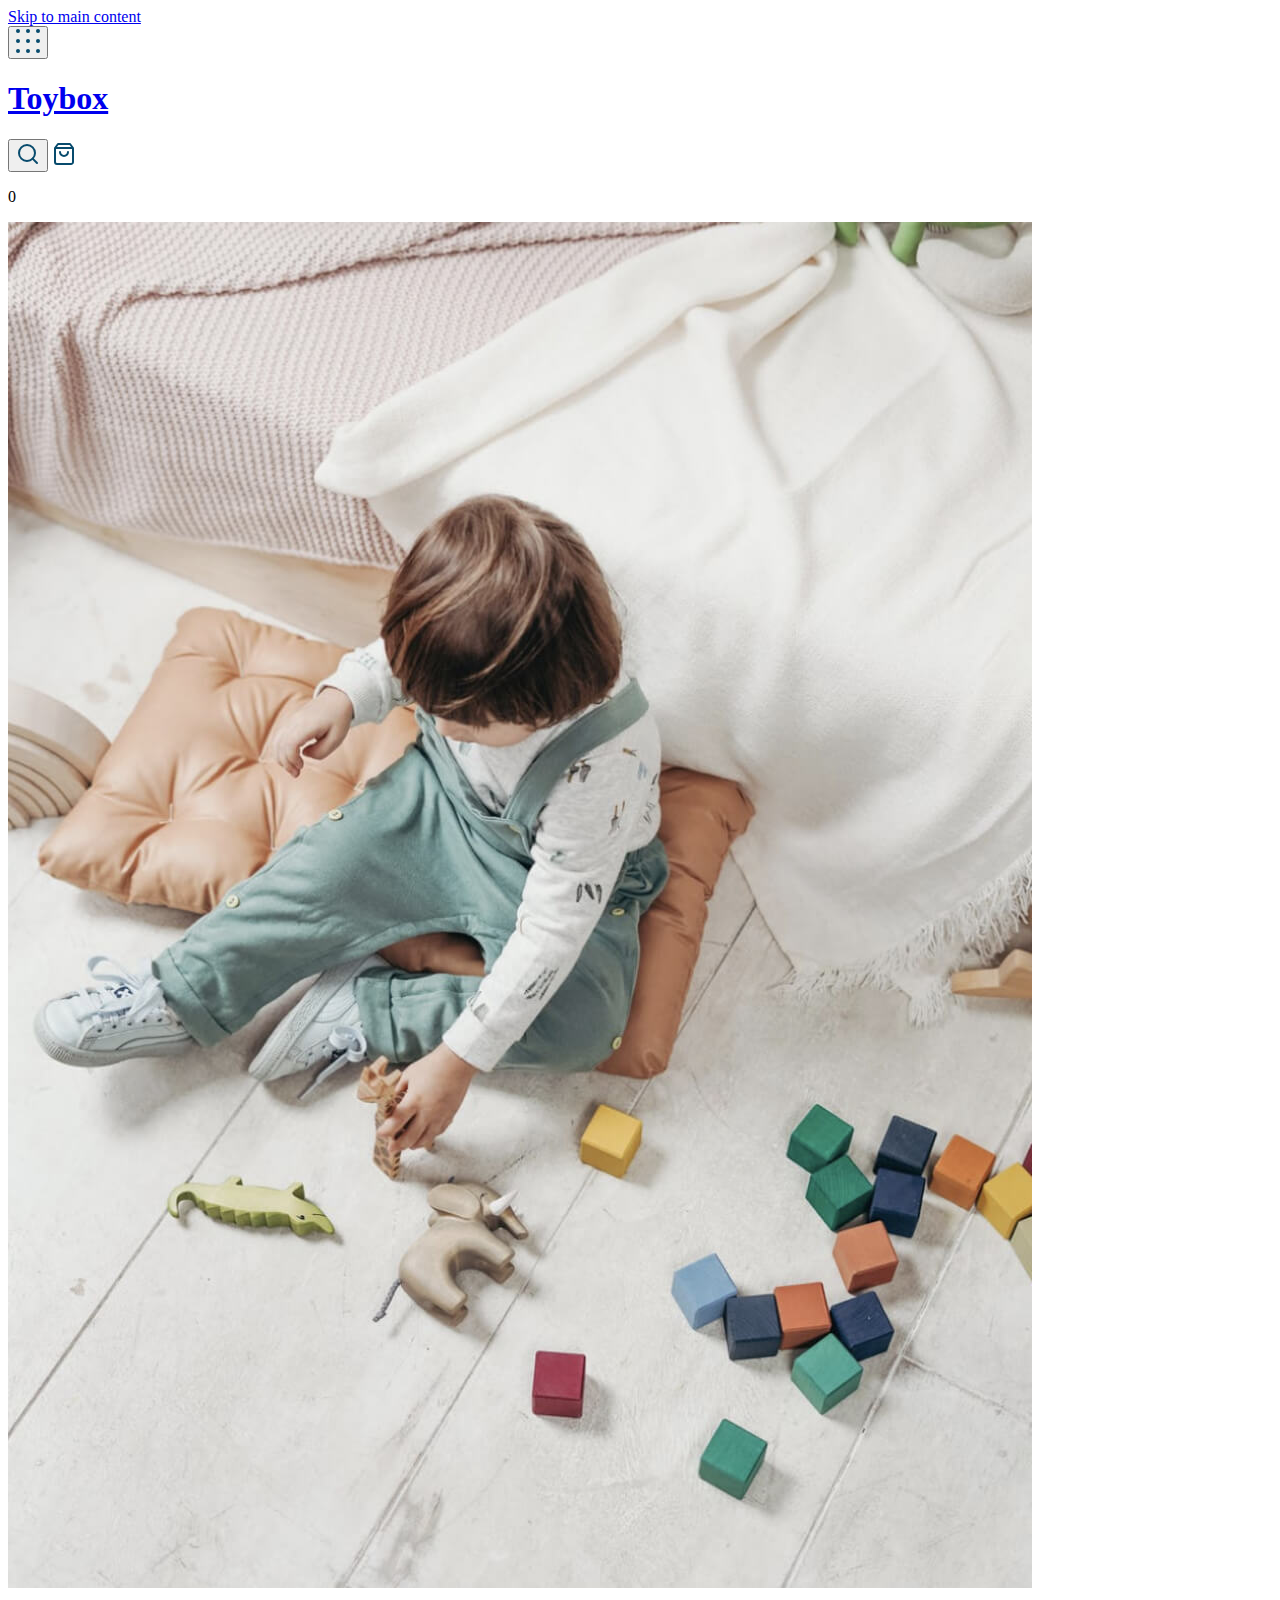
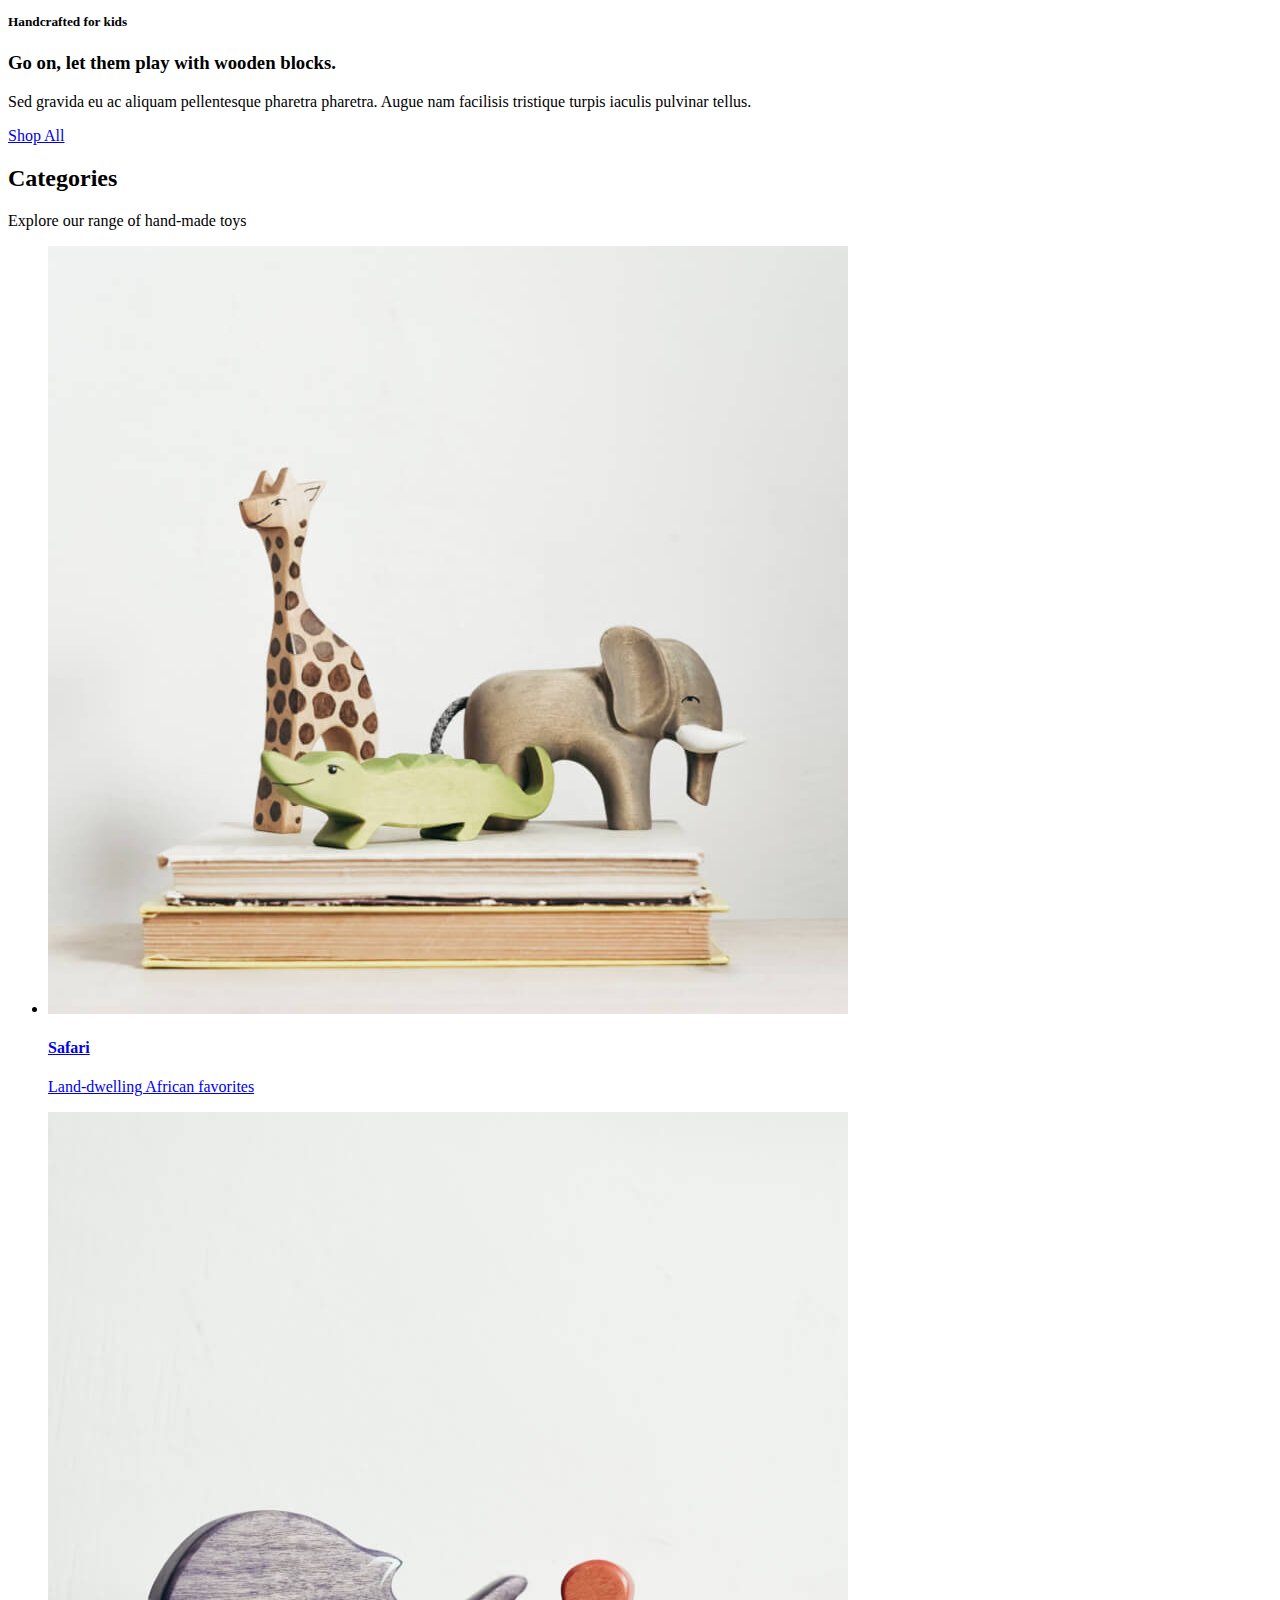
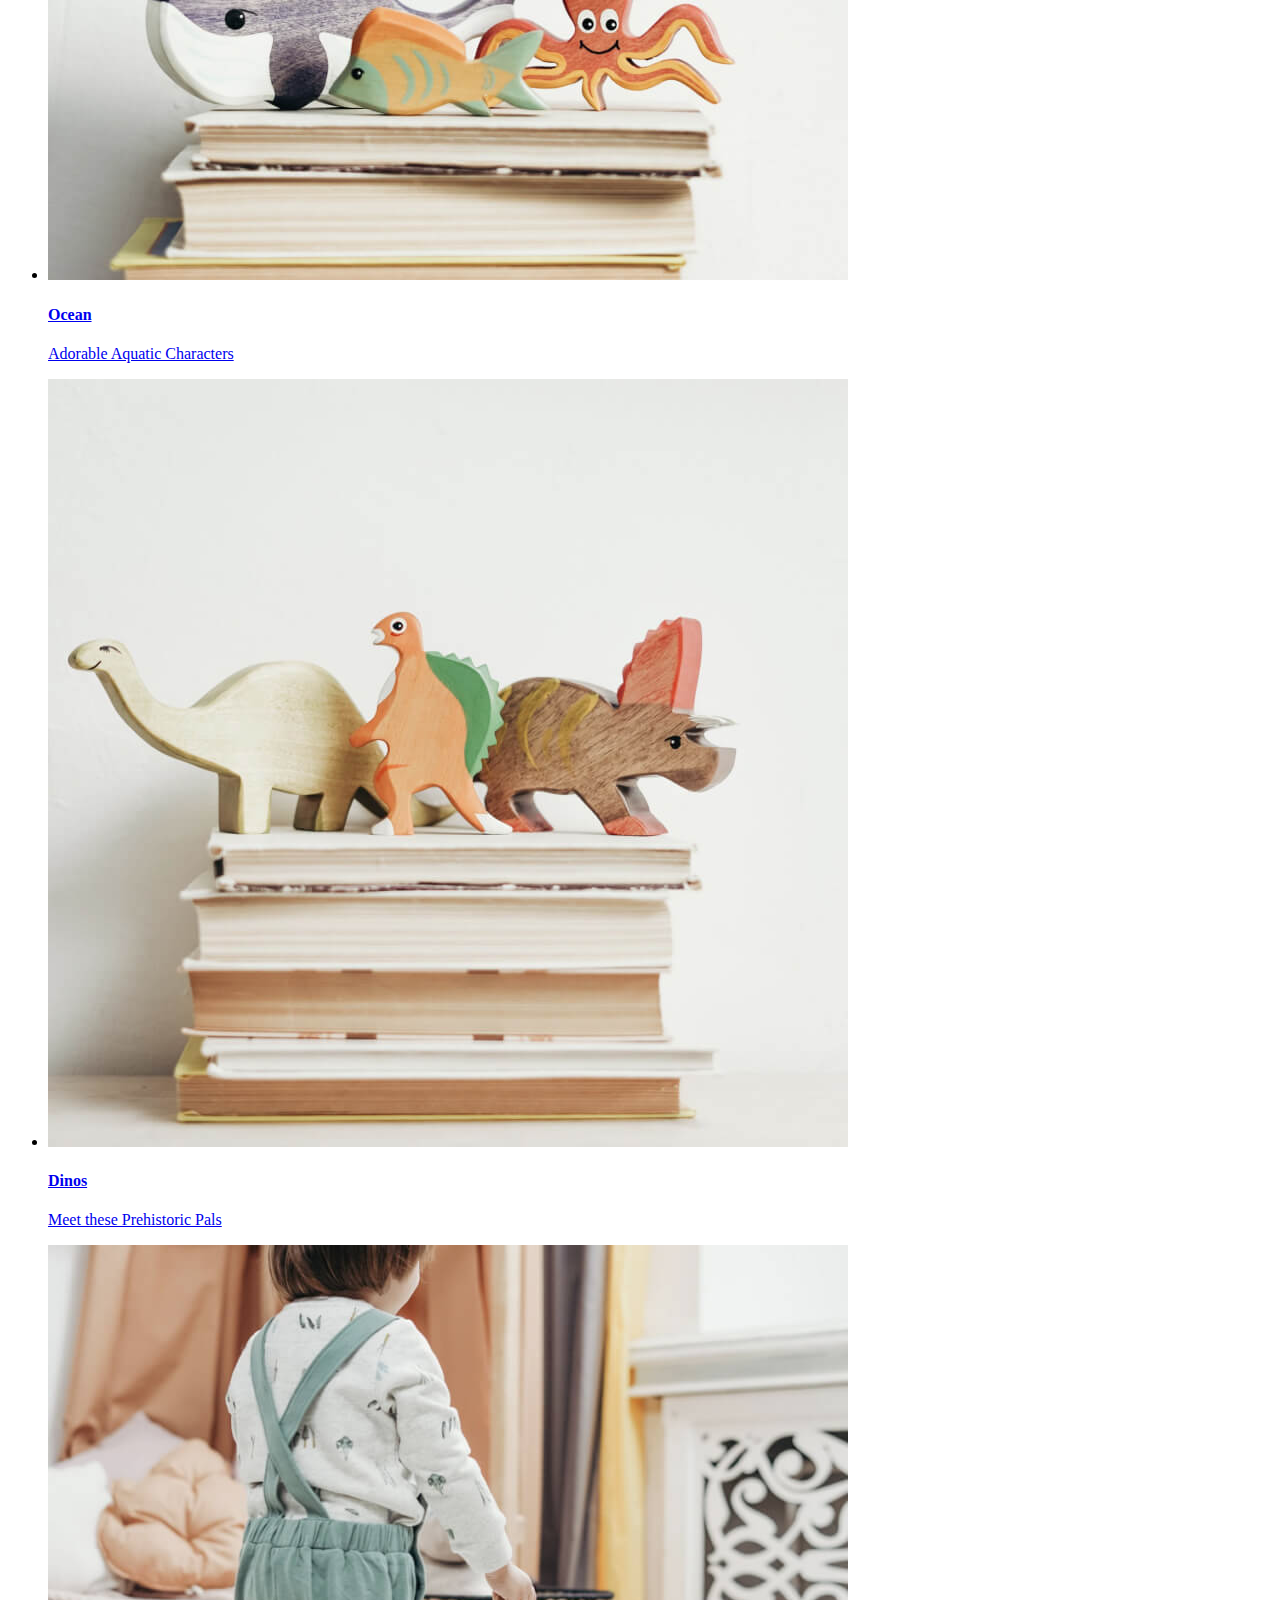
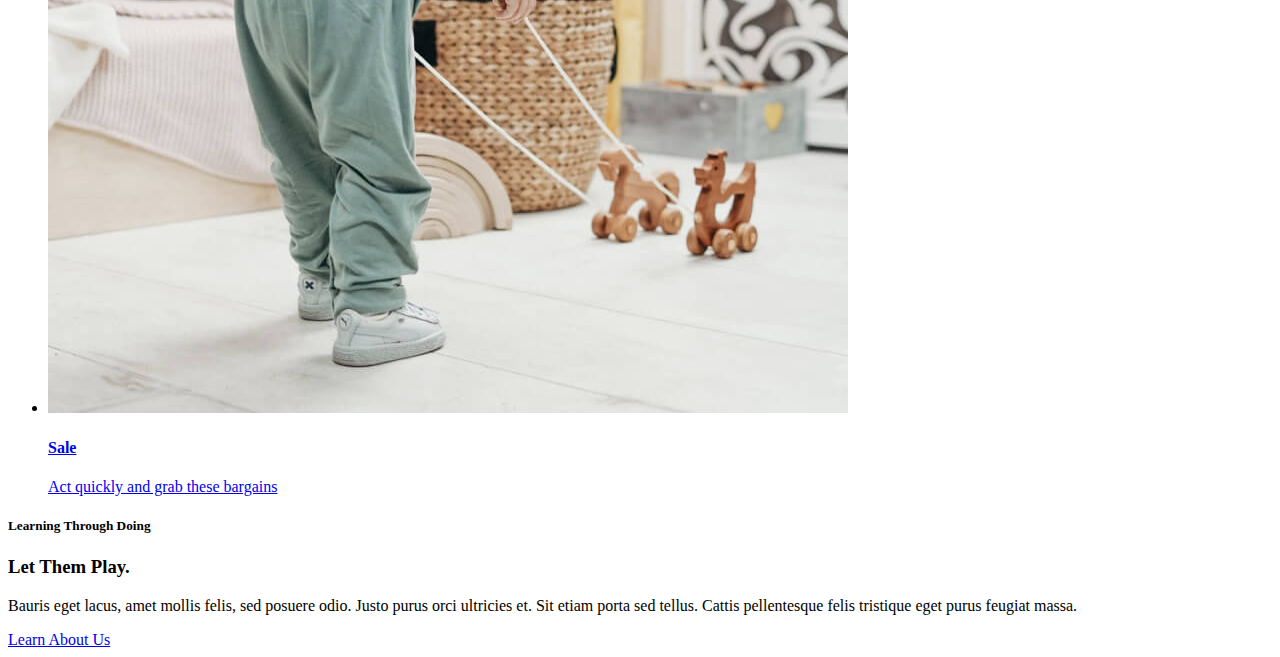
==== index.html @ 9892dda0 "finished the play section" ====
<!DOCTYPE html>
<html lang="en">
<head>
	<meta charset="UTF-8">
	<meta http-equiv="X-UA-Compatible" content="IE=edge">
	<meta name="viewport" content="width=device-width, initial-scale=1.0">
	<title>STARTER - Toybox Homepage</title>
	<link rel="stylesheet" href="./styles/styles.css">
</head>
<body>
	<!-- Out SkipLink -->
	<a href="#mainContent" class="skipLink">Skip to main content</a>

    <!-- Our Nav! -->
	<nav>
		<!-- A wrapper to contain our content -->
		<div class="wrapper">
			<!-- Navigation Menu Button -->
			<button class="menuIcon">
				<img src="./assets/menu-button.svg" alt="Button to open our navigation" class="menuIcon">
			</button>

			<!-- Home Button/Logo -->
			<a href="./index.html" class="logo">
				<h1>Toybox</h1>
			</a>

			<!-- Search/Cart/Counter Area -->
			<div class="searchCart">
				<!-- Search -->
				<button class="menuIcon">
					<img src="./assets/search.svg" alt="Search Icon" class="searchIcon">
				</button>

				<!-- Bag/Cart -->
				<a href="#" class="bag">
					<img src="./assets/shop-bag.svg" alt="Shopping bag icon" class="bagIcon">
				</a>

				<!-- Counter -->
				<div class="counter">
					<p>0</p>
				</div><!-- .counter END -->
			</div><!-- .searchCart END -->
		</div><!-- .wrapper END -->

		<!-- WE STILL NEED TO ADD THE CONTENT FOR OUR SLIDE OUT NAV -->

	</nav>

	<!-- OUt Header!!! -->
	<header>
		<div class="wrapper headerImgContainer">
			<img src="./assets/header-image.jpg" alt="A toddler playing with wooden blocks">
		</div>
		<div class="wrapper" headerContent>
			<h5>Handcrafted for kids</h5>
			<h3>Go on, let them play with wooden blocks.</h3>
			<p>Sed gravida eu ac aliquam pellentesque pharetra pharetra. Augue nam facilisis tristique turpis iaculis pulvinar tellus.</p>
			<a href="#">Shop All</a>
		</div>
	</header>

	<!-- Out Main COntent Area!!! -->
	<main id="mainContent">
		<!-- Categories Section -->
		<section class="categories" id="categories">
			<div class="wrapper">
				<h2>Categories</h2>
				<p>Explore our range of hand-made toys</p>

				<!-- Our Gallery -->
				<!-- ul.categoryGallery>li.items.item$*4>a>img+h4+p -->
				<ul class="categoryGallery">
					<li class="items item1">
						<a href="#">
							<img src="./assets/safari-trio.jpg" alt="Hand carved safari animal toys">
							<h4>Safari</h4>
							<p>Land-dwelling African favorites</p>
						</a>
					</li>

					<li class="items item2">
						<a href="#">
							<img src="./assets/ocean-trio.jpg" alt="A collection of ocean-themed animal toys">
							<h4>Ocean</h4>
							<p>Adorable Aquatic Characters</p>
						</a>
					</li>

					<li class="items item3">
						<a href="#">
							<img src="./assets/dino-trio.jpg" alt="Hand-carved dinosaur toys for kids">
							<h4>Dinos</h4>
							<p>Meet these Prehistoric Pals</p>
						</a>
					</li>

					<li class="items item4">
						<a href="#">
							<img src="./assets/sale.jpg" alt="A toddler pulling two wooden animals on wheels">
							<h4>Sale</h4>
							<p>Act quickly and grab these bargains</p>
						</a>
					</li>
					
				</ul>
				
			</div>
		</section>

		<!-- Let Them Play Section -->
		<section class="play" id="play">
			<div class="wrapper playContainer">
				<h5>Learning Through Doing</h5>
				<h3>Let Them Play.</h3>
				<p>Bauris eget lacus, amet mollis felis, sed posuere odio. Justo purus orci ultricies et. Sit etiam porta sed tellus.
				Cattis pellentesque felis tristique eget purus feugiat massa.</p>
				<a href="#" class="solid">Learn About Us</a>
			</div>
		</section>
	</main>

</body>
</html>
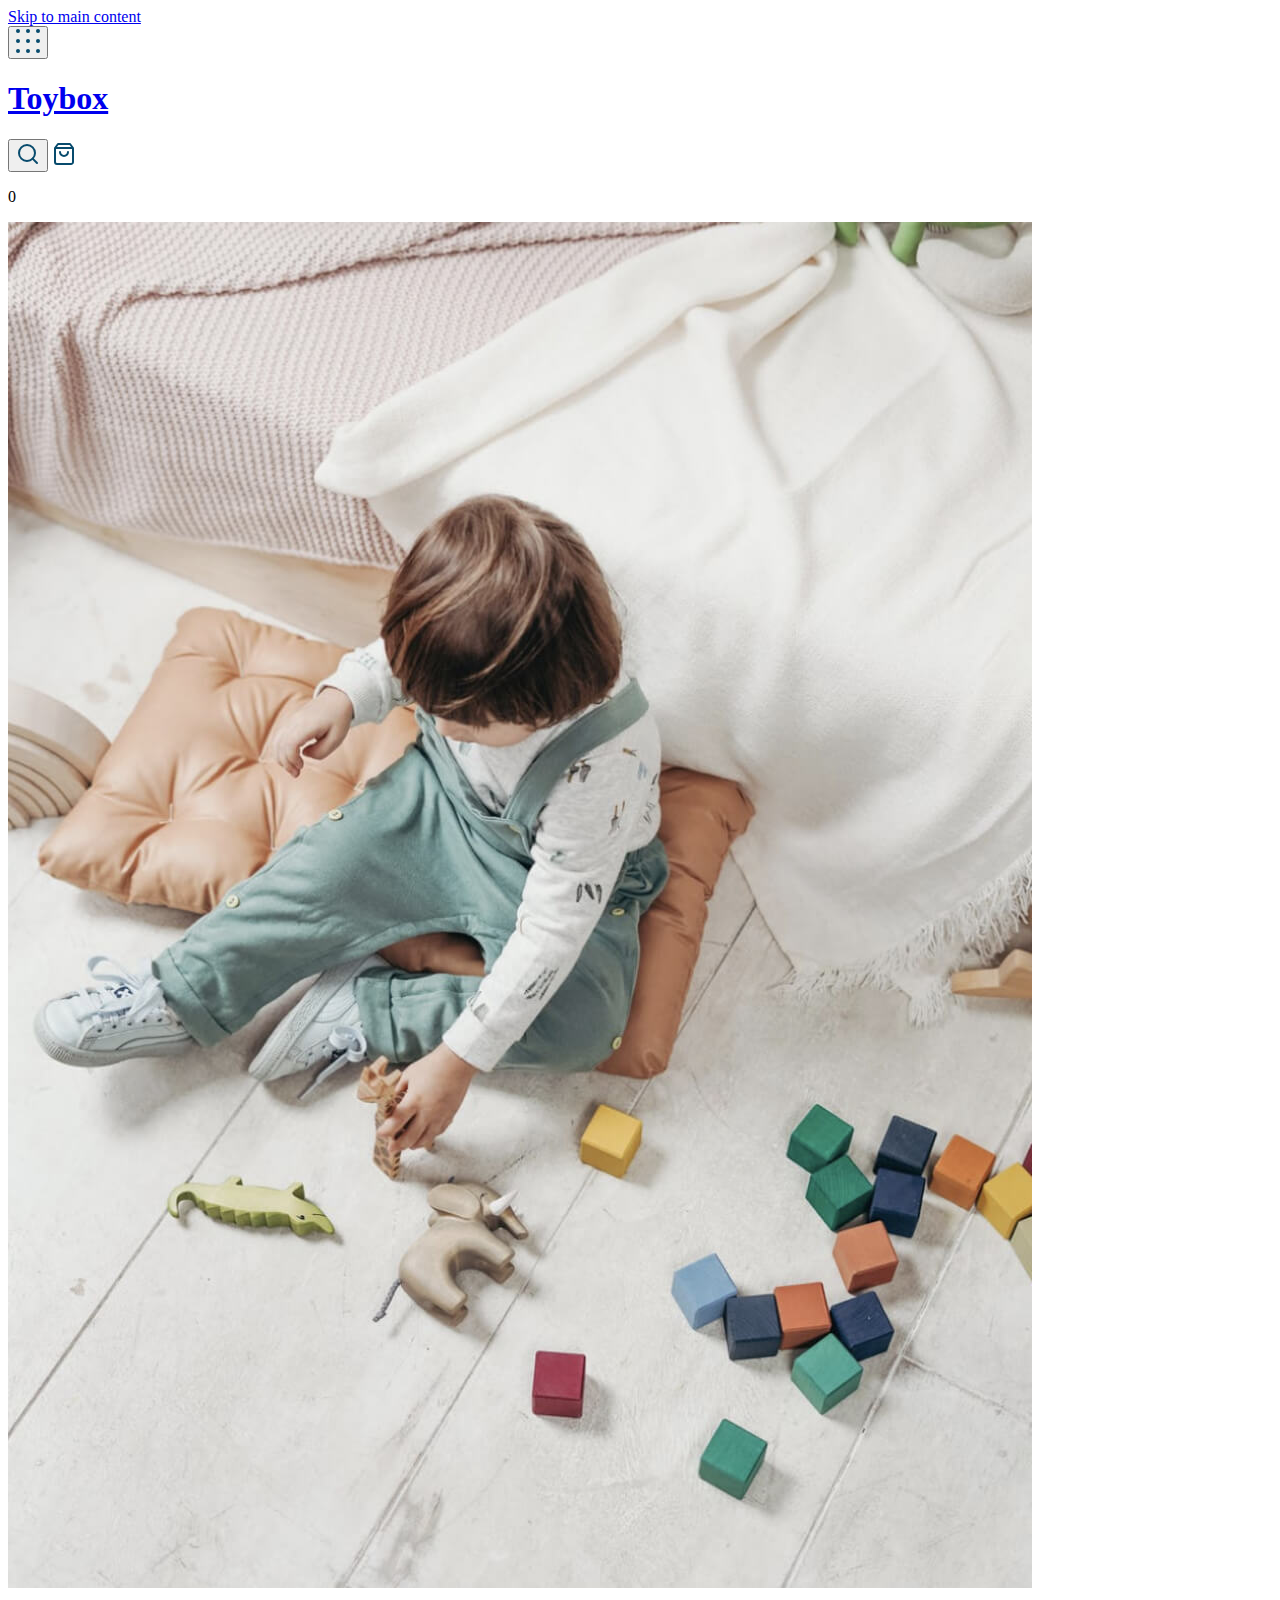
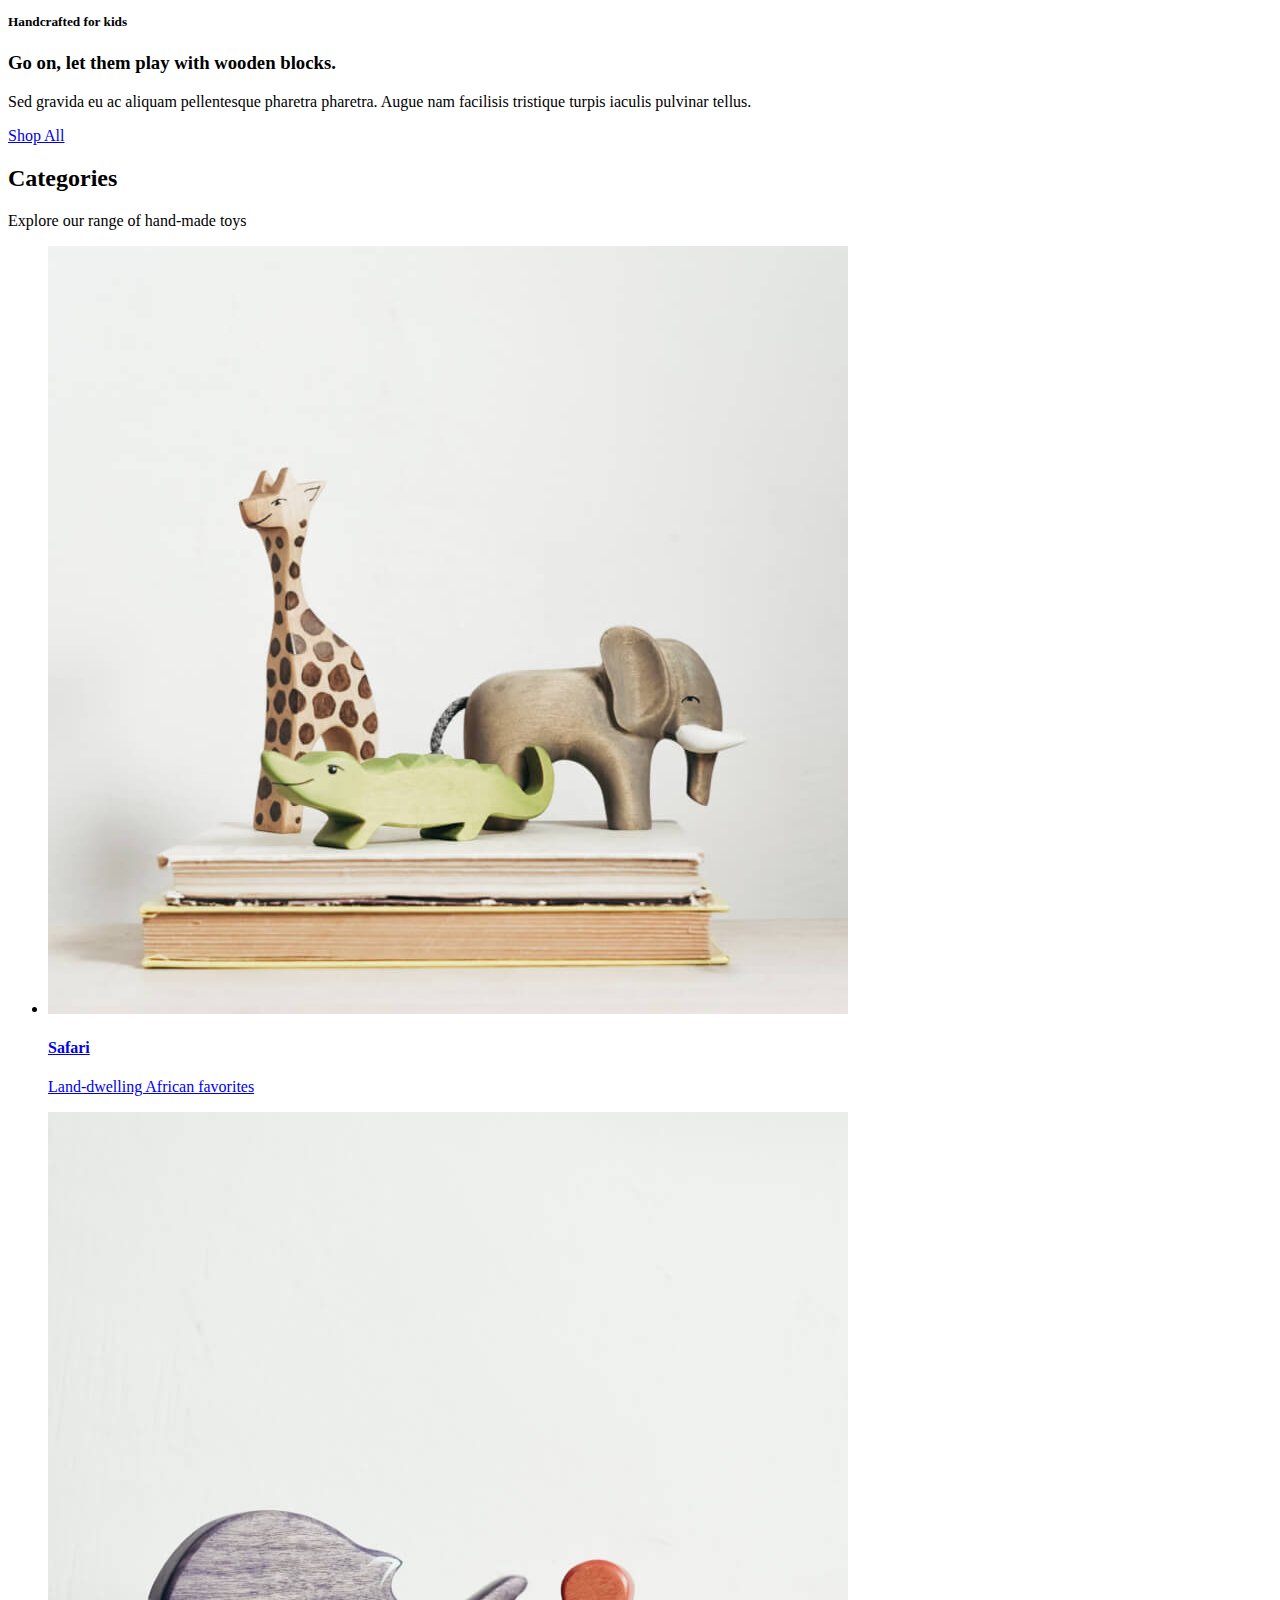
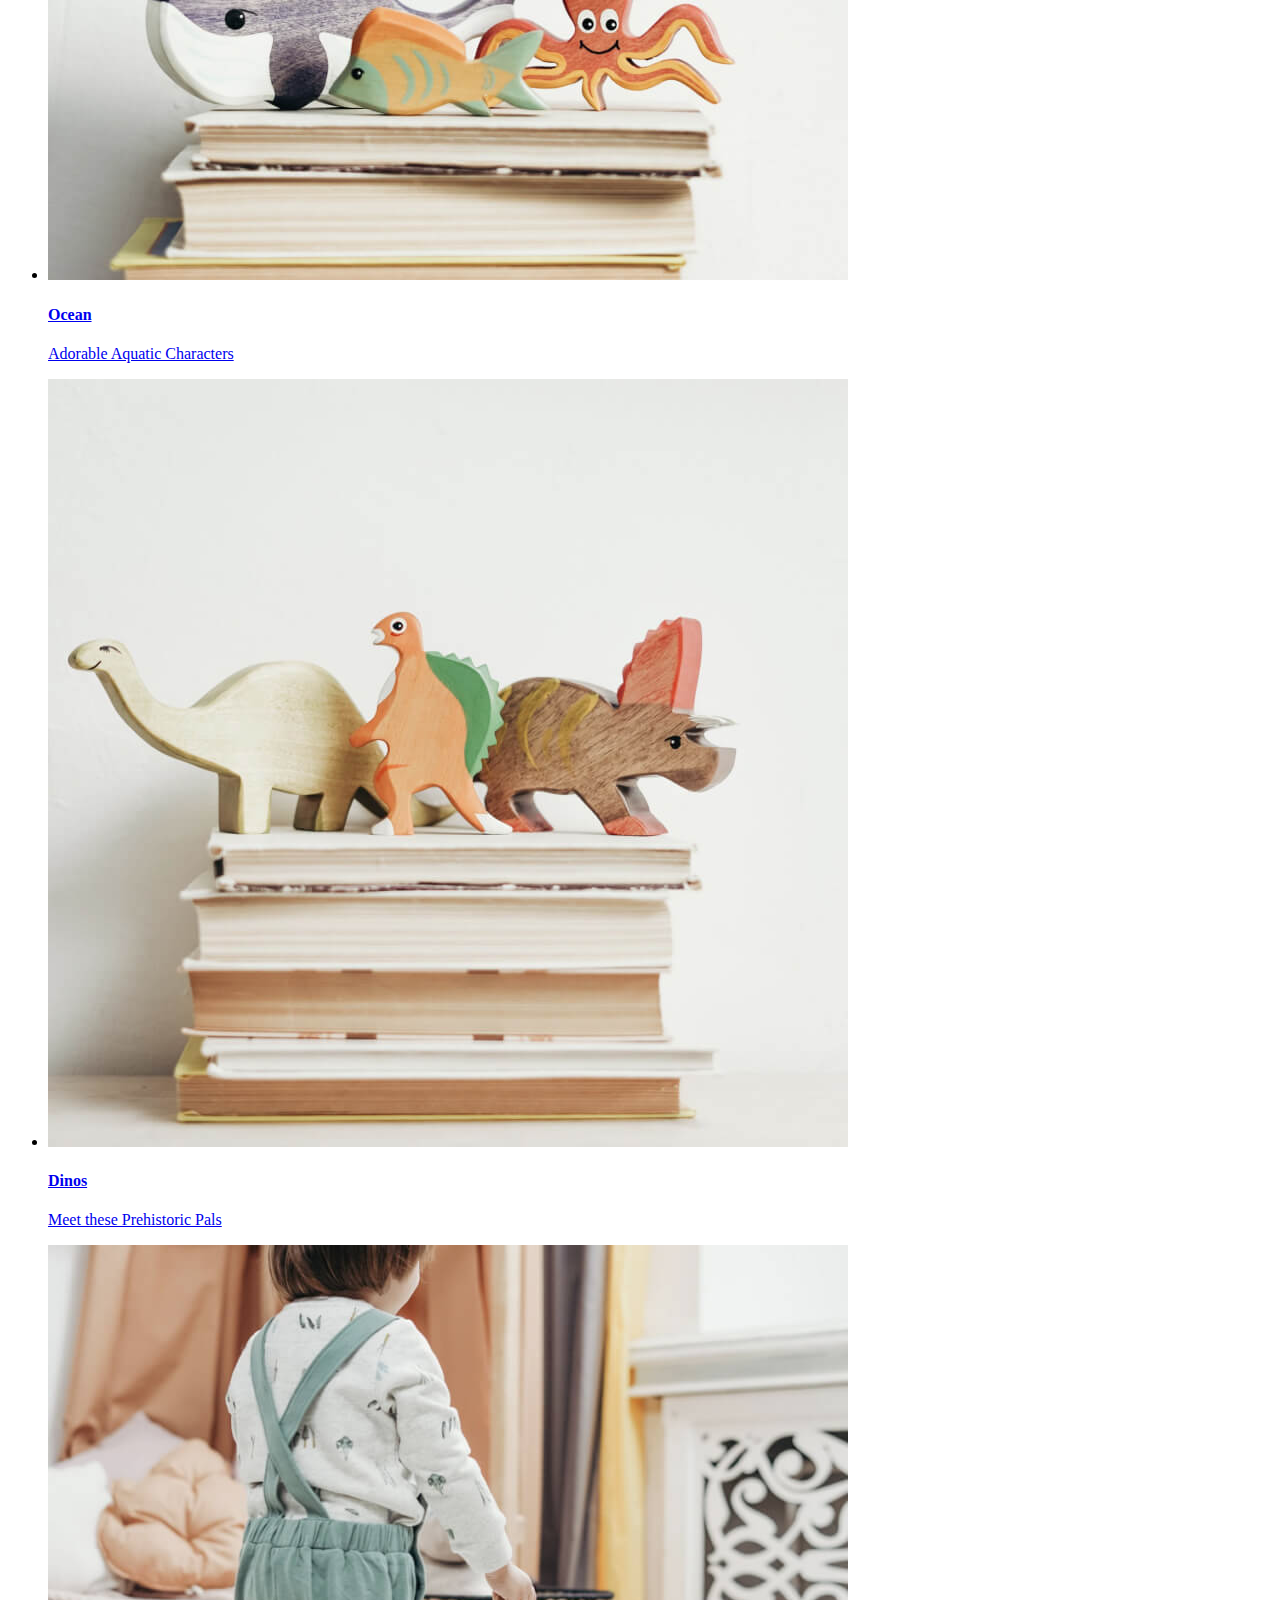
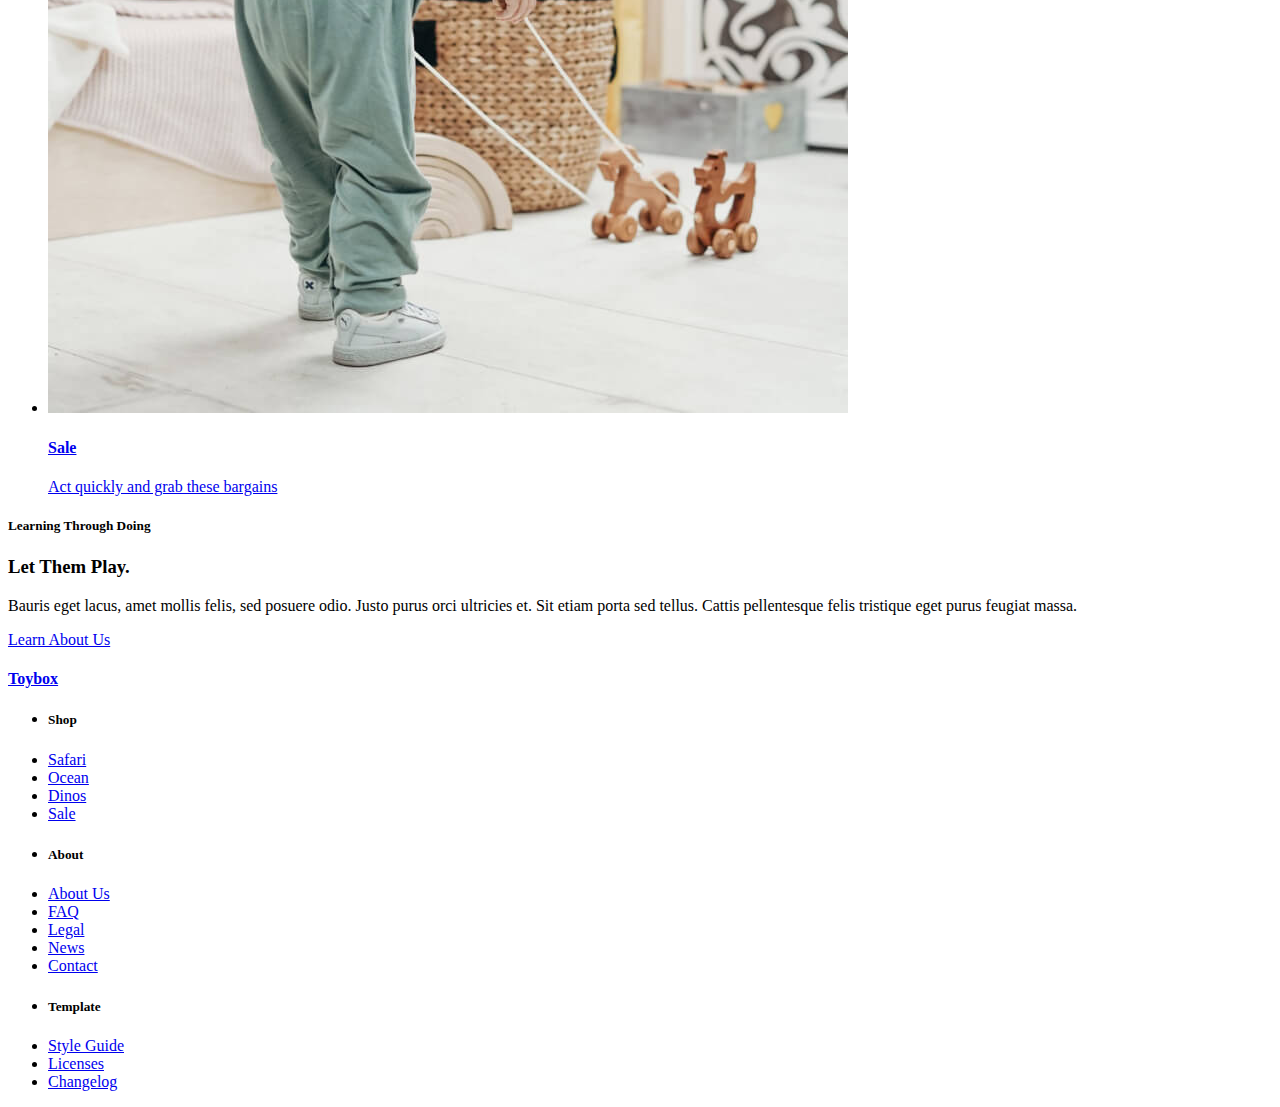
==== commit 8c0fc2d0: "finished footer section" ====
--- a/index.html
+++ b/index.html
@@ -121,5 +121,76 @@
 		</section>
 	</main>
 
+	<!-- Footer Section -->
+	<footer class="footer" id="footer">
+		<div class="wrapper">
+			<div class="footerFlex">
+				<!-- Flex Item 1 - LOGO -->
+				<a href="./index.html" class="logo">
+					<h4>Toybox</h4>
+				</a>
+
+				<!-- Flex Item 2 - Footer Menu -->
+				<nav class="footerNav">
+					<!-- List 1 - SHOP -->
+					<ul class="footerShop">
+						<li>
+							<h5>Shop</h5>
+						</li>
+						<li>
+							<a href="#">Safari</a>
+						</li>
+						<li>
+							<a href="#">Ocean</a>
+						</li>
+						<li>
+							<a href="#">Dinos</a>
+						</li>
+						<li>
+							<a href="#">Sale</a>
+						</li>
+					</ul>
+					<!-- List 2 - ABOUT -->
+					<ul class="footerAbout">
+						<li>
+							<h5>About</h5>
+						</li>
+						<li>
+							<a href="#">About Us</a>
+						</li>
+						<li>
+							<a href="#">FAQ</a>
+						</li>
+						<li>
+							<a href="#">Legal</a>
+						</li>
+						<li>
+							<a href="#">News</a>
+						</li>
+						<li>
+							<a href="./contact.html">Contact</a>
+						</li>
+					</ul>
+					<!-- List 3 - TEMPLATE -->
+					<ul class="footerTemp">
+						<li>
+							<h5>Template</h5>
+						</li>
+						<li>
+							<a href="#">Style Guide</a>
+						</li>
+						<li>
+							<a href="#">Licenses</a>
+						</li>
+						<li>
+							<a href="#">Changelog</a>
+						</li>
+					</ul>
+				</nav>
+
+				
+			</div>
+		</div>
+	</footer>
 </body>
 </html>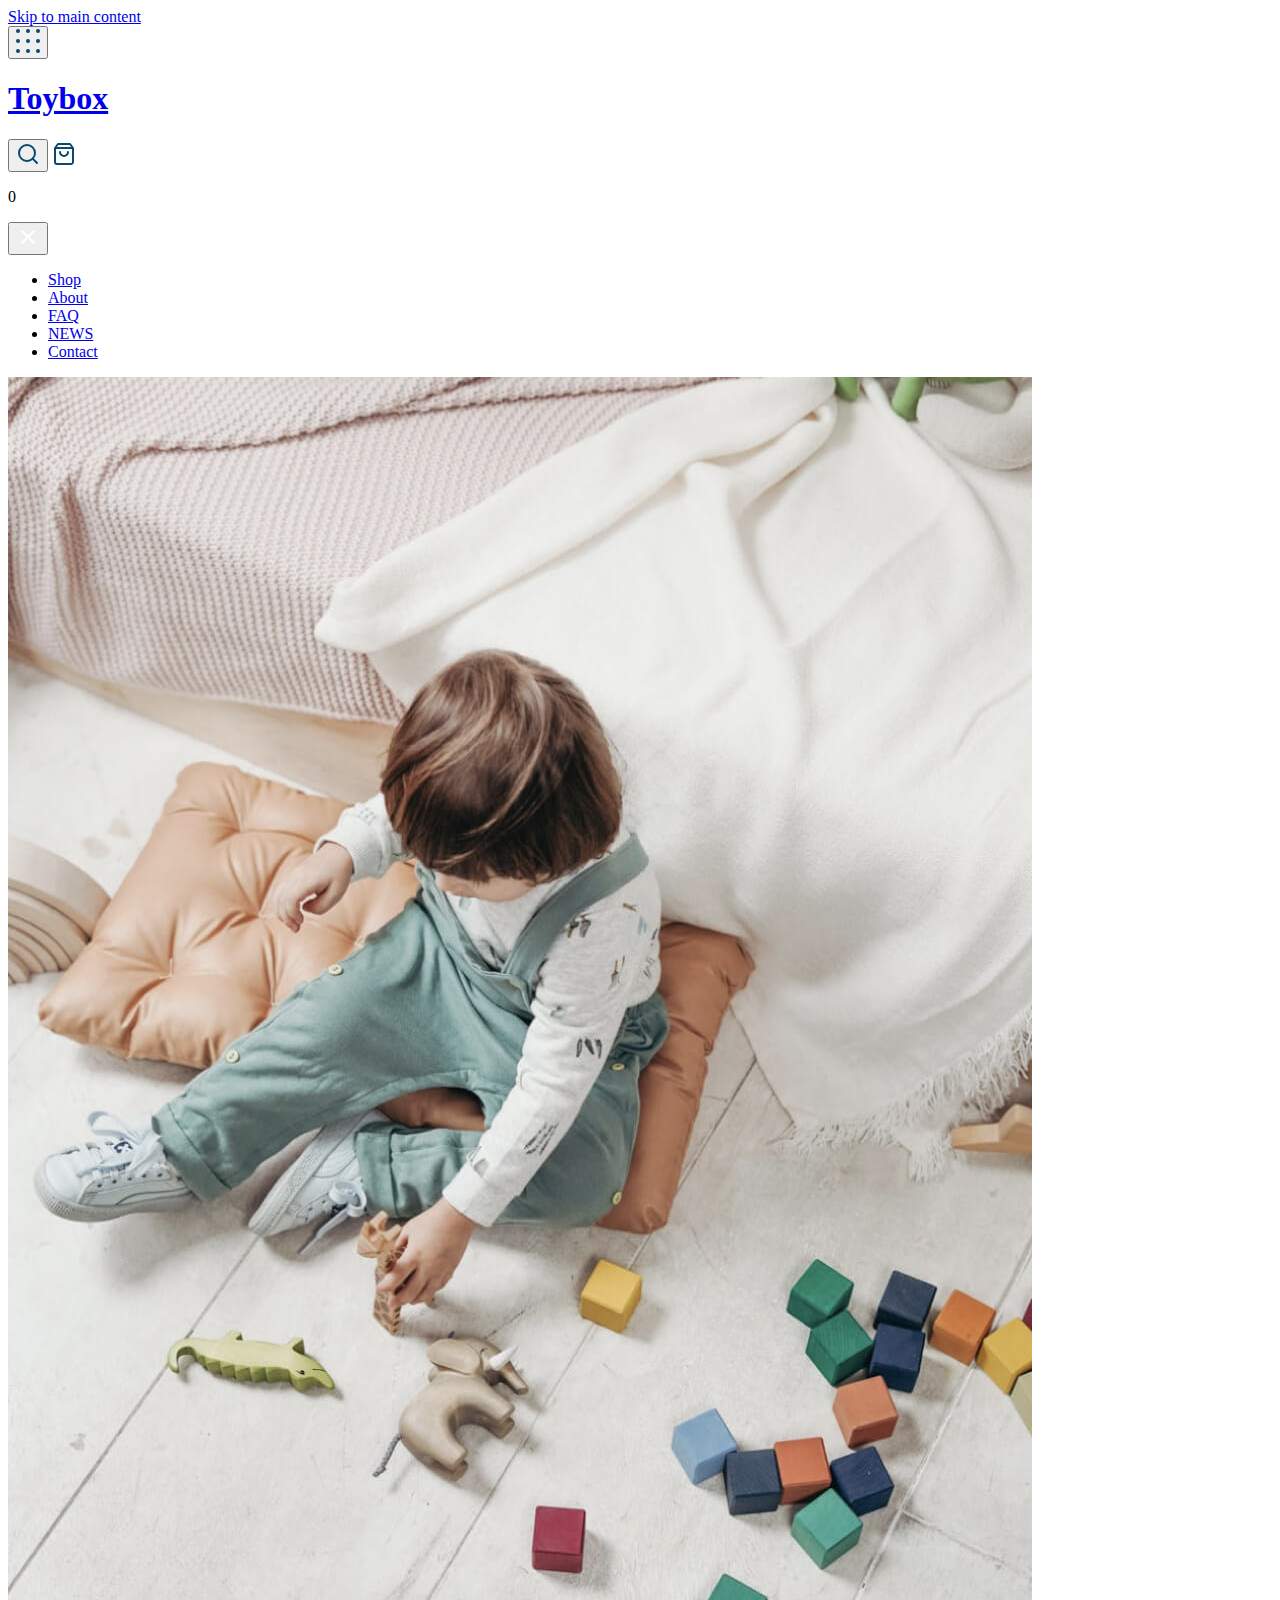
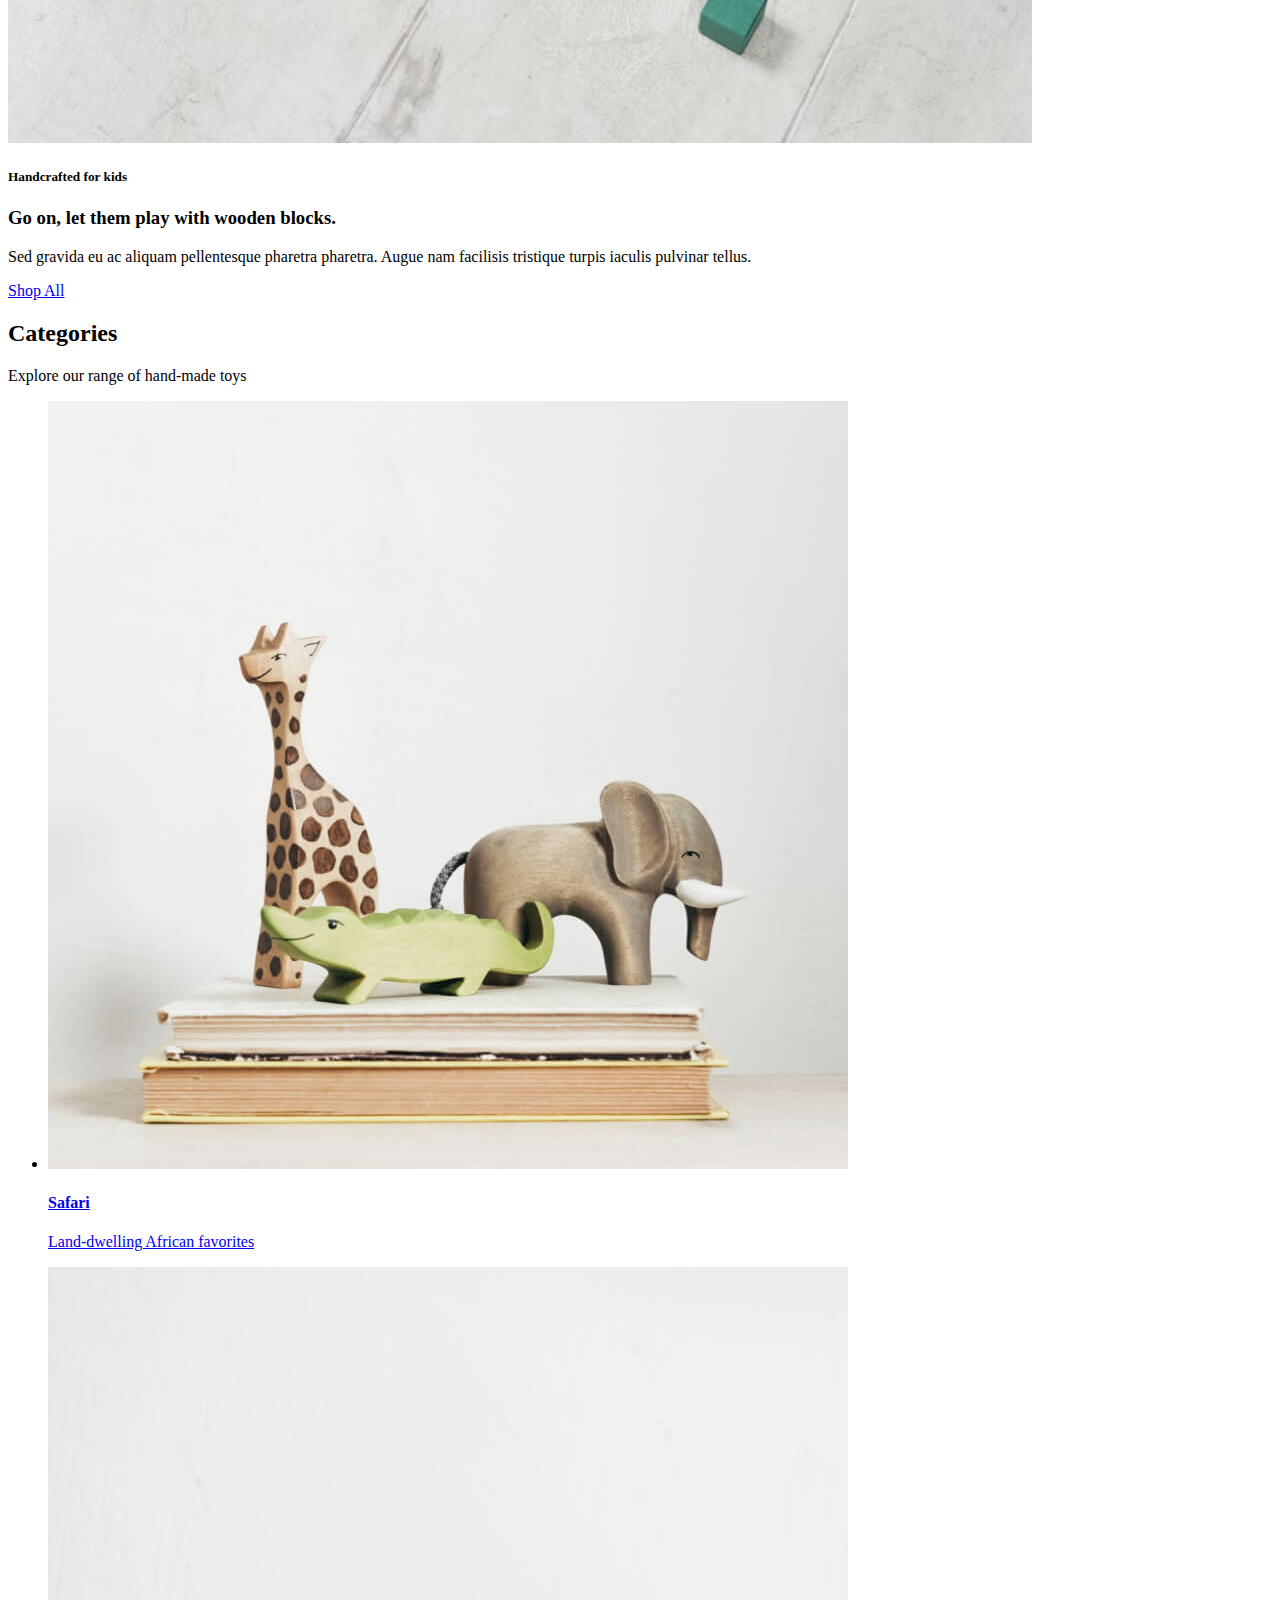
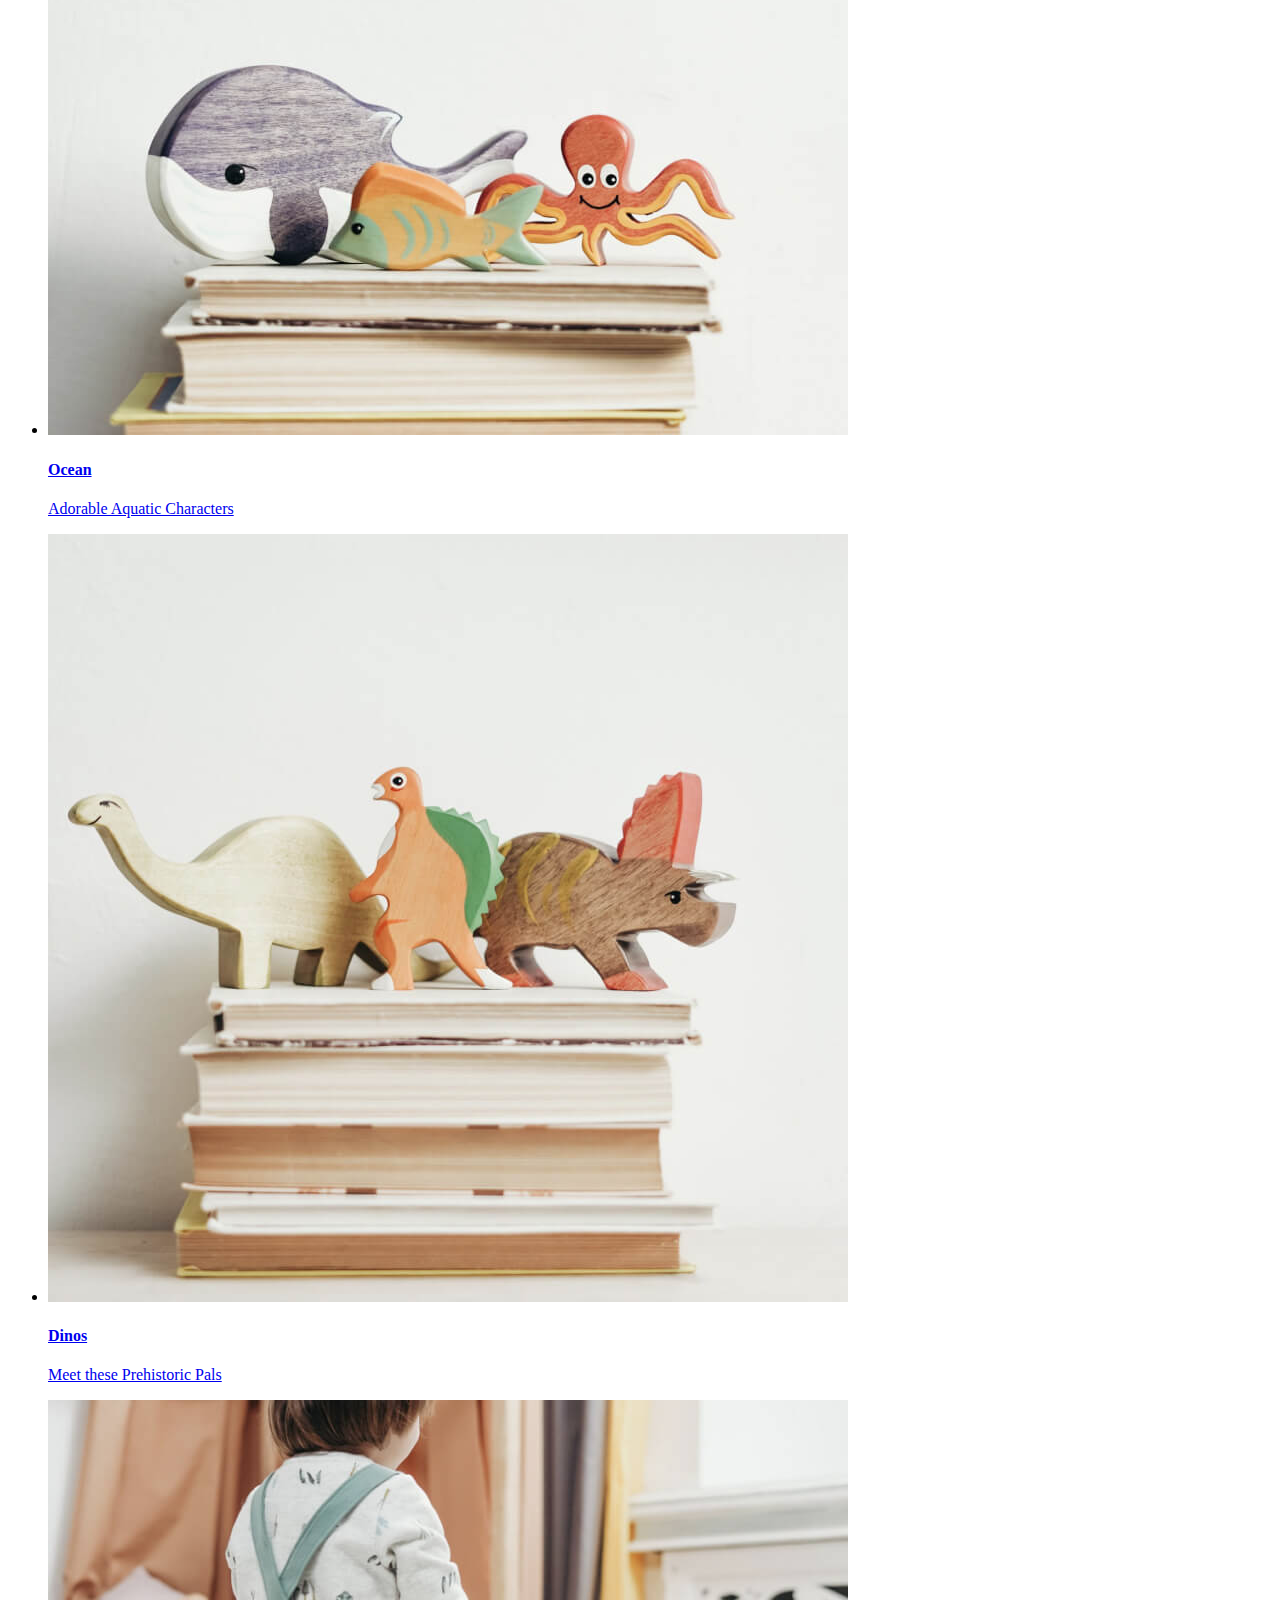
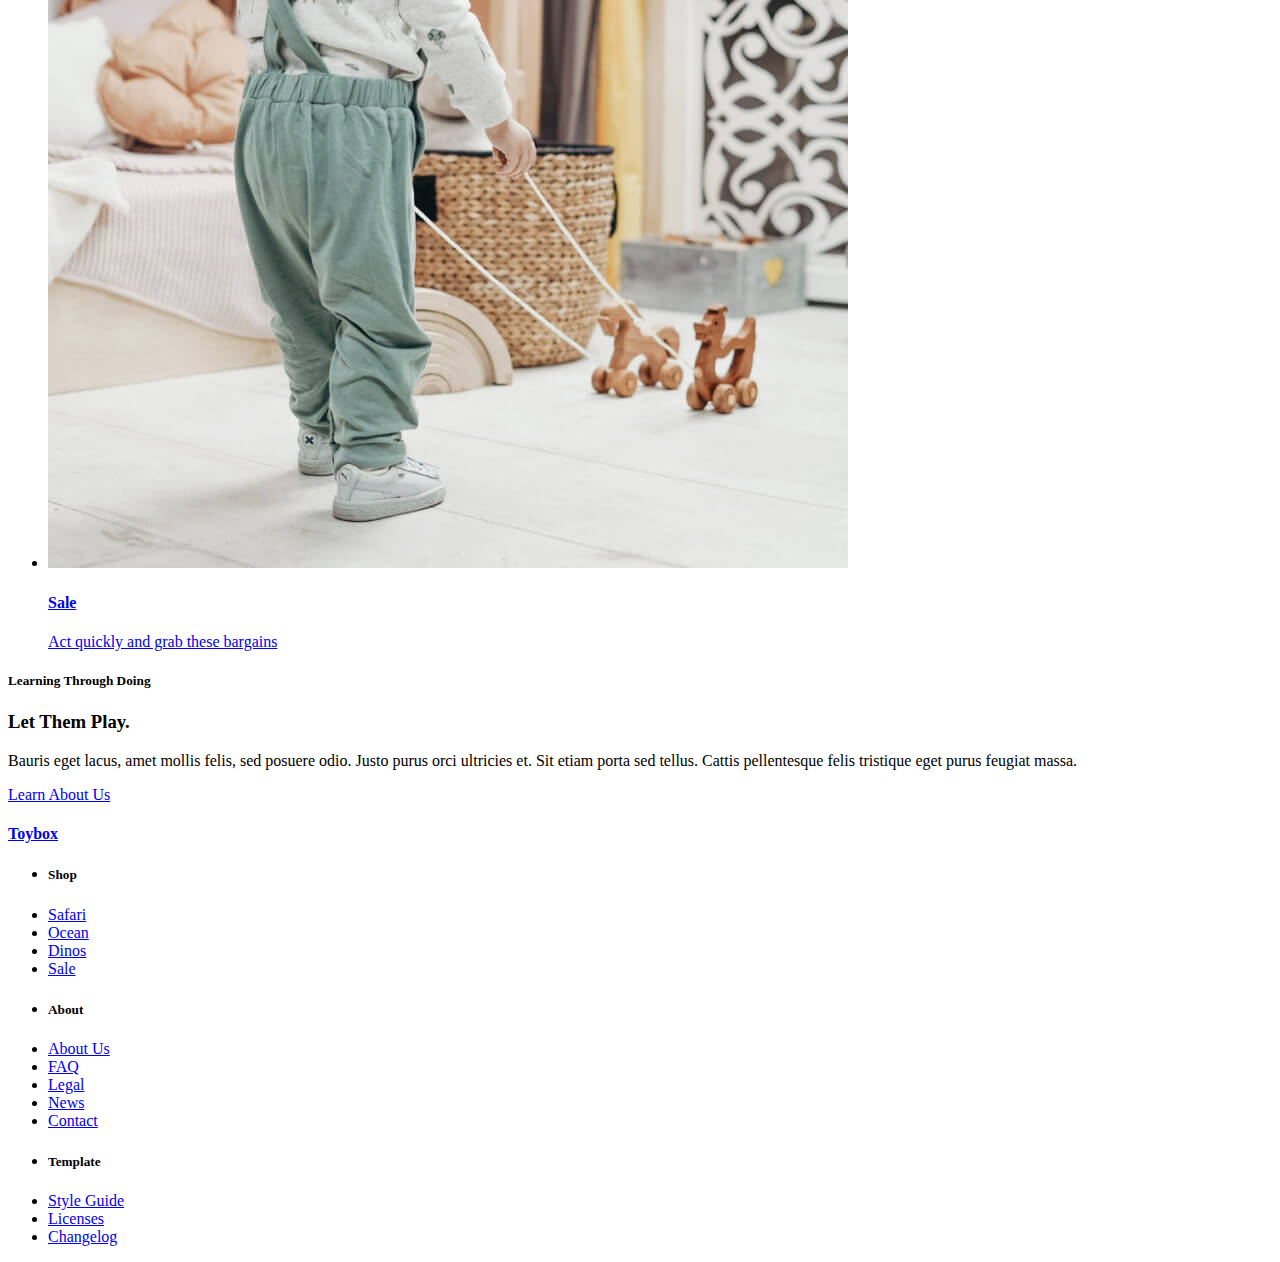
==== commit 56a7c1a2: "finished slide out nav" ====
--- a/index.html
+++ b/index.html
@@ -45,6 +45,24 @@
 		</div><!-- .wrapper END -->
 
 		<!-- WE STILL NEED TO ADD THE CONTENT FOR OUR SLIDE OUT NAV -->
+		<div class="slideOutNav">
+			<!-- Our Menu CLOSE button -->
+			<div class="buttonContainer">
+				<!-- We are making this div .buttonContainer so we can flex it and position our button to the right. -->
+				<button>
+					<img src="./assets/menu-close.svg" alt="Close Button for our Slide-Out Nav">
+				</button>
+			</div>
+
+			<!-- Out UL to hold our menu items -->
+			<ul class="mainMenu">
+				<li><a href="#">Shop</a></li>
+				<li><a href="#">About</a></li>
+				<li><a href="#">FAQ</a></li>
+				<li><a href="#">NEWS</a></li>
+				<li><a href="./contact.html">Contact</a></li>
+			</ul>
+		</div>
 
 	</nav>
 
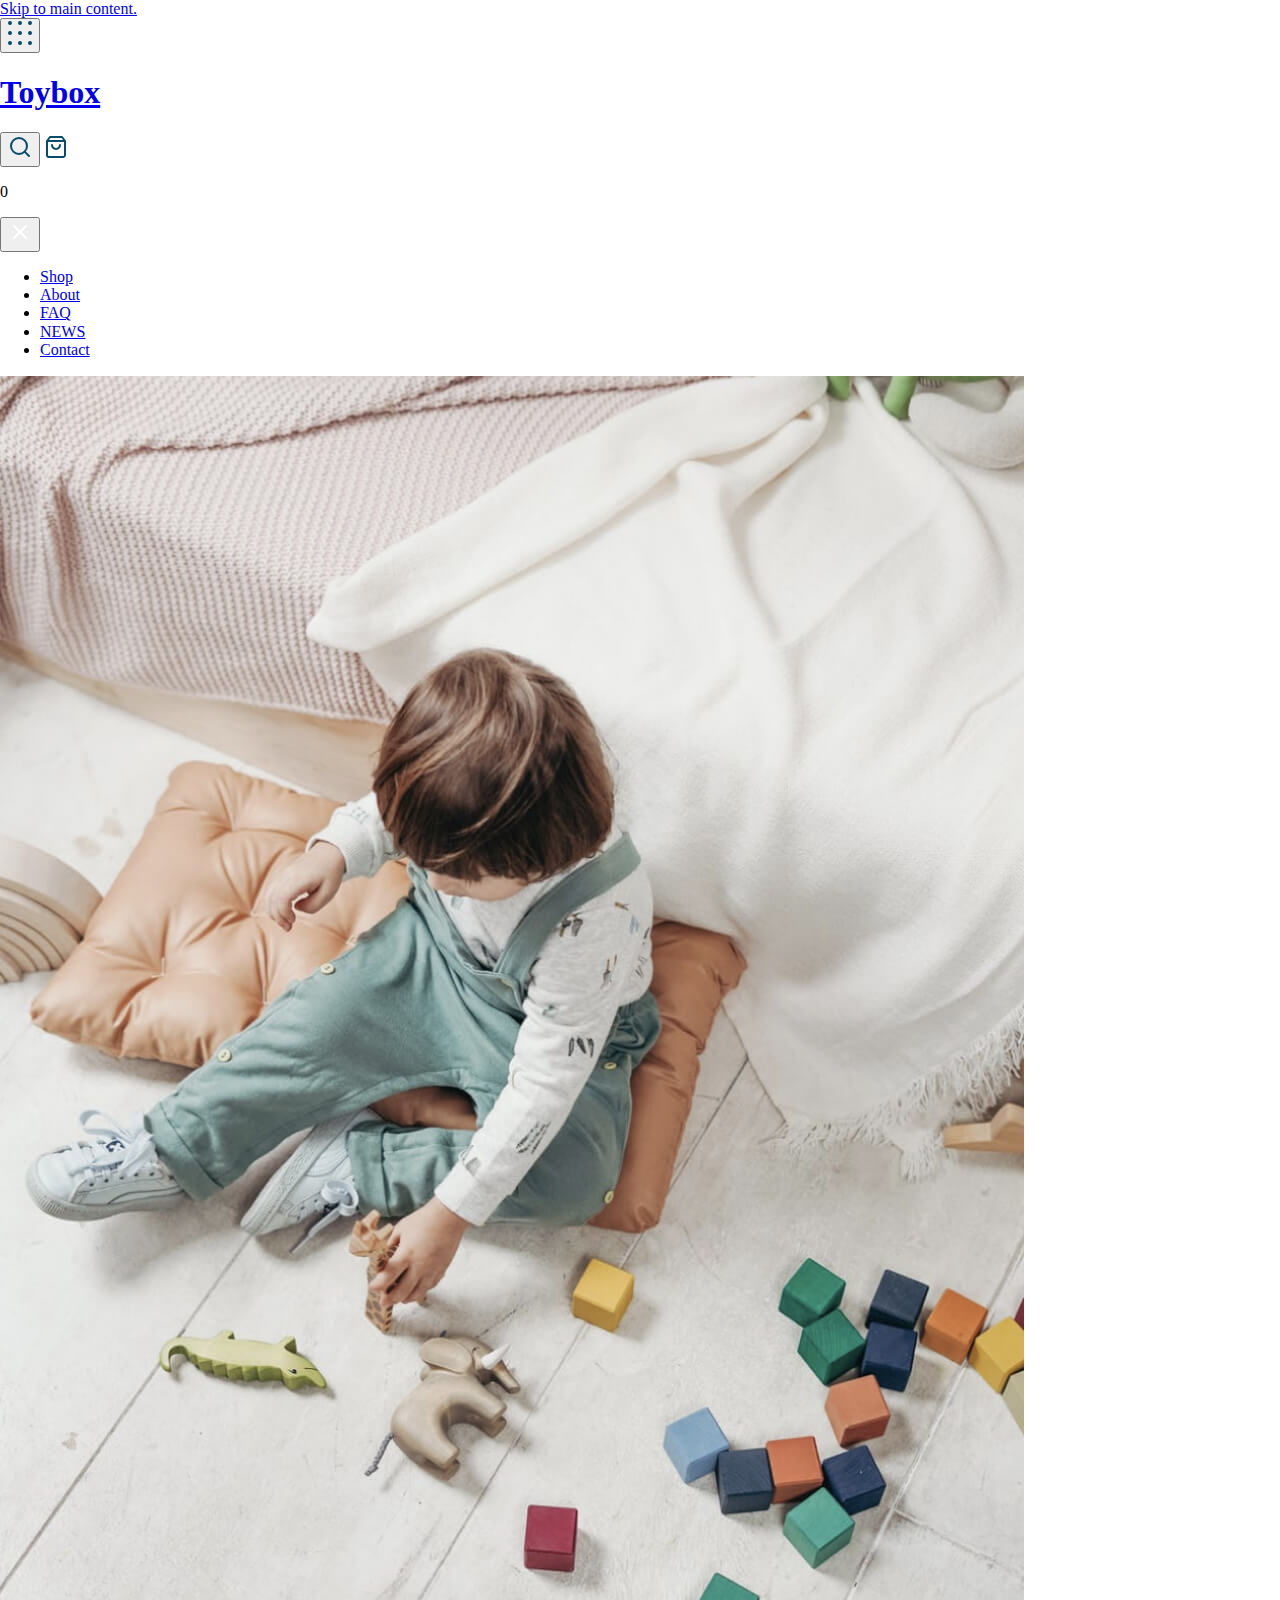
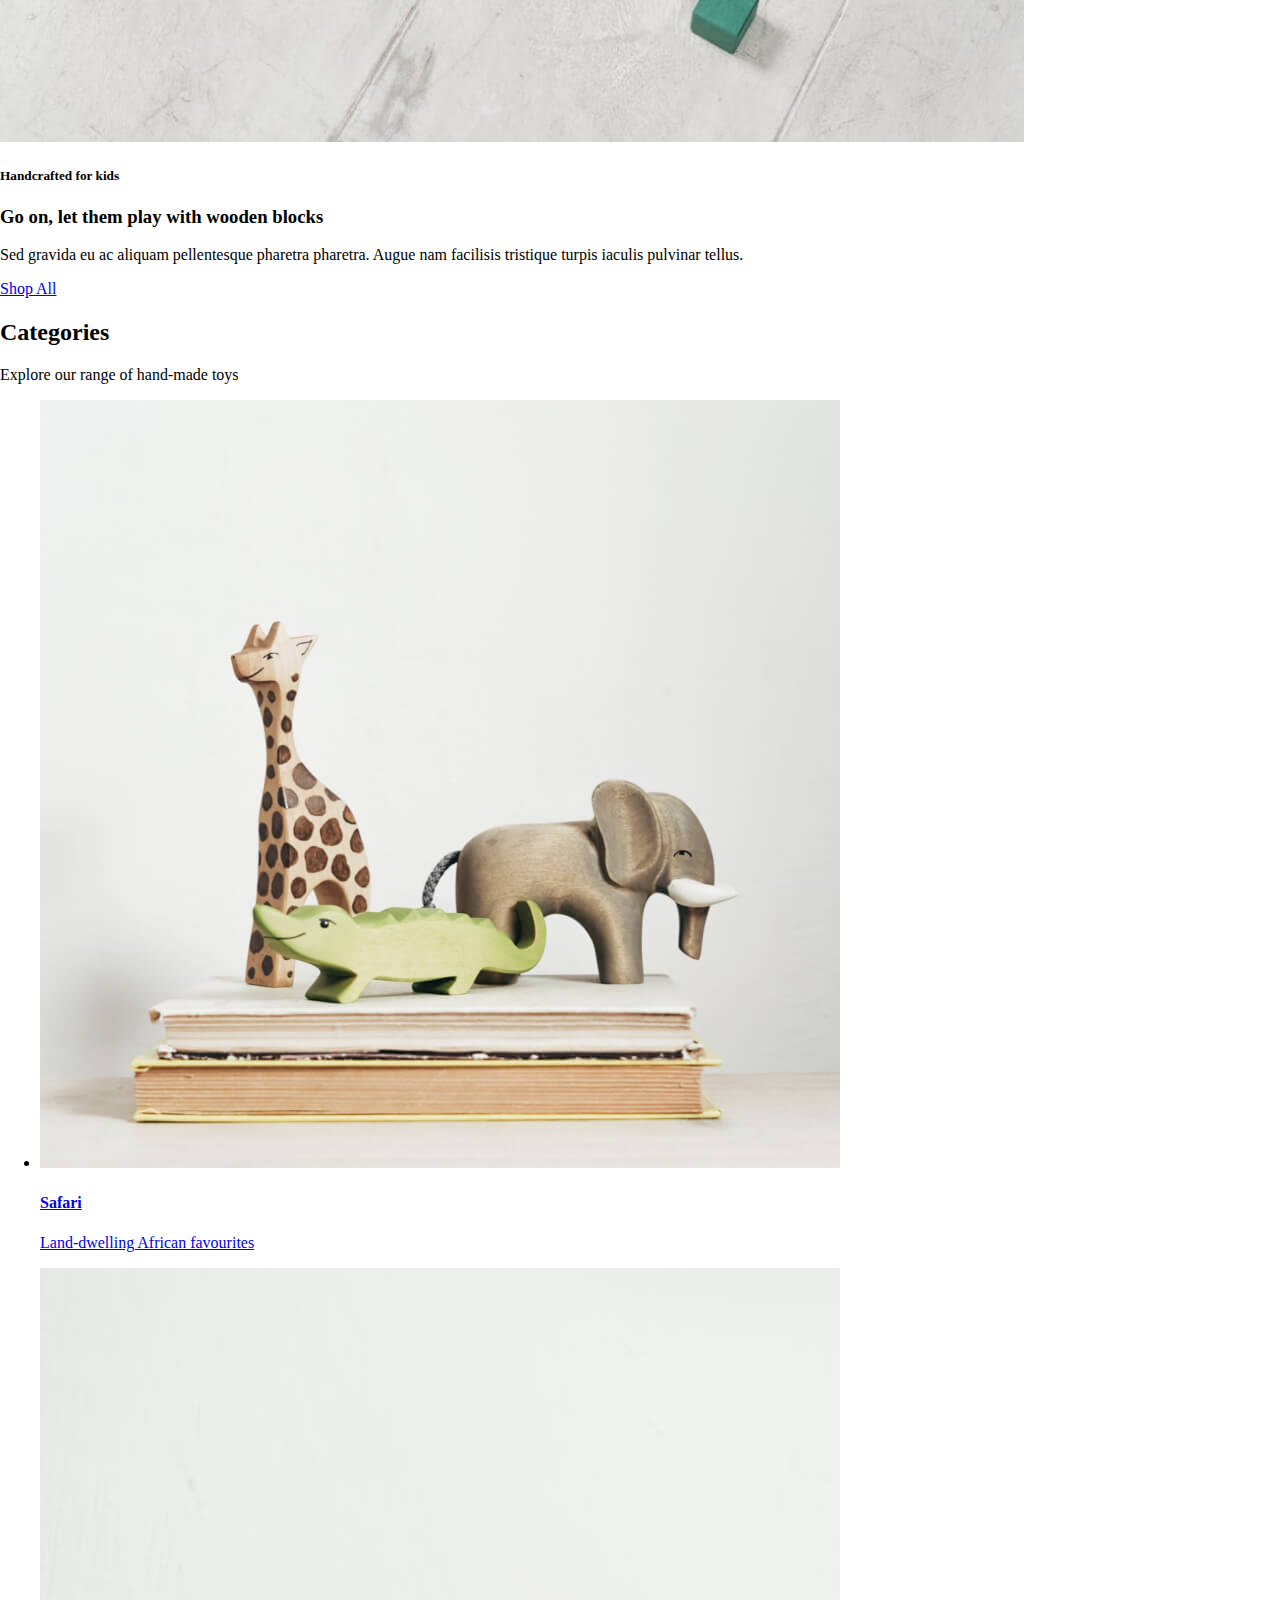
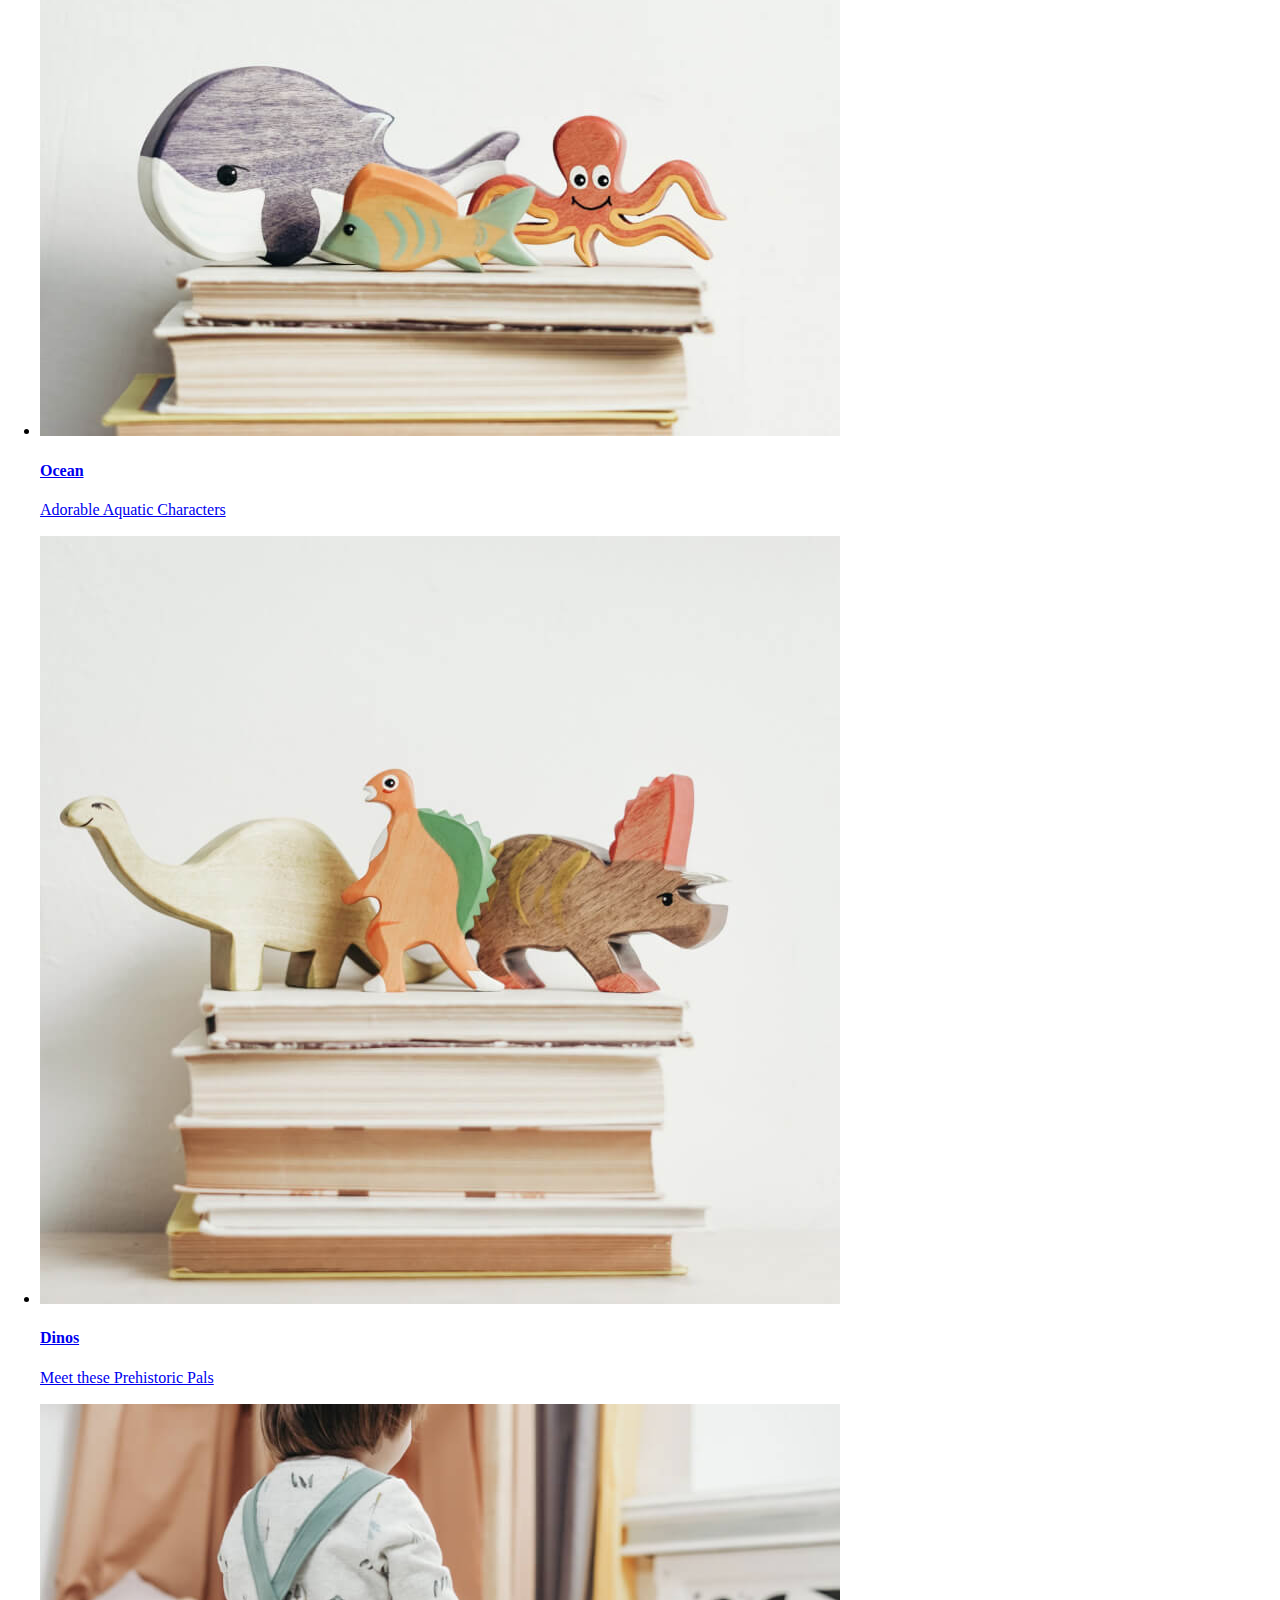
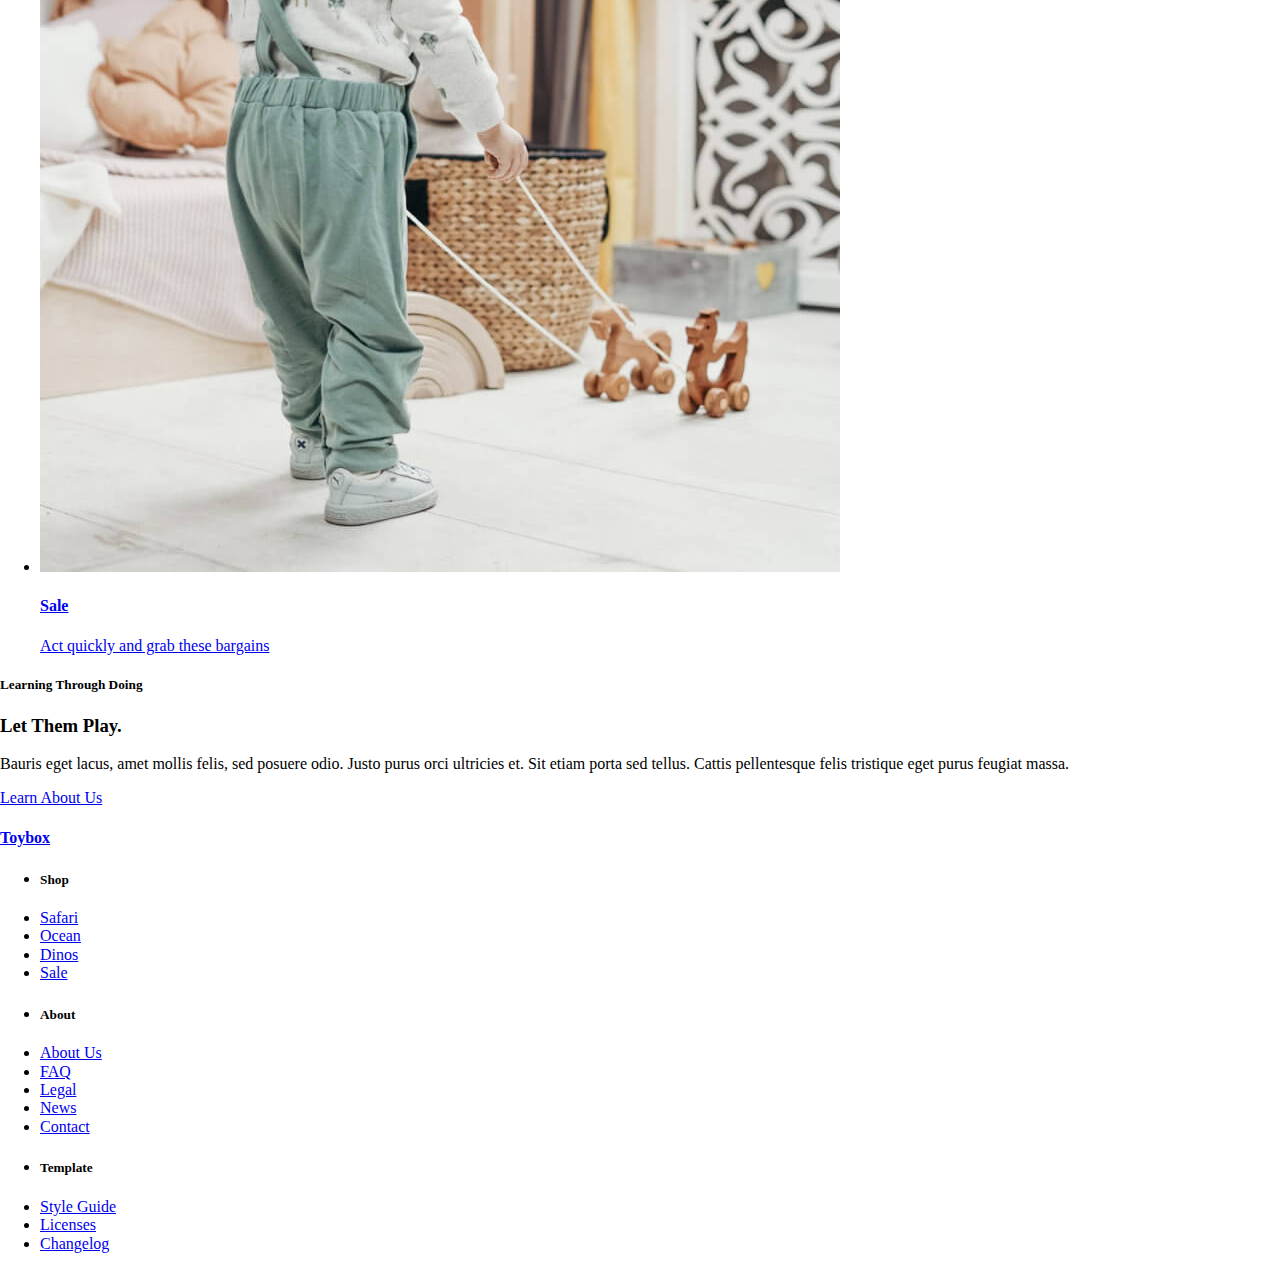
==== commit 64cf484e: "added sass partials for typography, setup and variables" ====
--- a/index.html
+++ b/index.html
@@ -1,5 +1,6 @@
 <!DOCTYPE html>
 <html lang="en">
+
 <head>
 	<meta charset="UTF-8">
 	<meta http-equiv="X-UA-Compatible" content="IE=edge">
@@ -7,14 +8,16 @@
 	<title>STARTER - Toybox Homepage</title>
 	<link rel="stylesheet" href="./styles/styles.css">
 </head>
+
 <body>
-	<!-- Out SkipLink -->
-	<a href="#mainContent" class="skipLink">Skip to main content</a>
-
-    <!-- Our Nav! -->
+	<!-- Our SkipLink -->
+	<a href="#mainContent" class="skipLink">Skip to main content.</a>
+
+	<!-- Our Nav! -->
 	<nav>
 		<!-- A wrapper to contain our content -->
 		<div class="wrapper">
+
 			<!-- Navigation Menu Button -->
 			<button class="menuIcon">
 				<img src="./assets/menu-button.svg" alt="Button to open our navigation" class="menuIcon">
@@ -34,7 +37,7 @@
 
 				<!-- Bag/Cart -->
 				<a href="#" class="bag">
-					<img src="./assets/shop-bag.svg" alt="Shopping bag icon" class="bagIcon">
+					<img src="./assets/shop-bag.svg" alt="shopping bag icon" class="bagIcon">
 				</a>
 
 				<!-- Counter -->
@@ -48,13 +51,12 @@
 		<div class="slideOutNav">
 			<!-- Our Menu CLOSE button -->
 			<div class="buttonContainer">
-				<!-- We are making this div .buttonContainer so we can flex it and position our button to the right. -->
+				<!-- We are making this div .buttonContainer so we can flex it and position our button to the right.  -->
 				<button>
 					<img src="./assets/menu-close.svg" alt="Close Button for our Slide-Out Nav">
 				</button>
 			</div>
-
-			<!-- Out UL to hold our menu items -->
+			<!-- Our UL to hold our menu items -->
 			<ul class="mainMenu">
 				<li><a href="#">Shop</a></li>
 				<li><a href="#">About</a></li>
@@ -62,24 +64,27 @@
 				<li><a href="#">NEWS</a></li>
 				<li><a href="./contact.html">Contact</a></li>
 			</ul>
+
 		</div>
 
 	</nav>
 
-	<!-- OUt Header!!! -->
+	<!-- Our Header!!!! -->
+
 	<header>
 		<div class="wrapper headerImgContainer">
-			<img src="./assets/header-image.jpg" alt="A toddler playing with wooden blocks">
-		</div>
-		<div class="wrapper" headerContent>
+			<img src="./assets/header-image.jpg" alt="A toddler playin with wooden blocks">
+		</div>
+		<div class="wrapper headerContent">
 			<h5>Handcrafted for kids</h5>
-			<h3>Go on, let them play with wooden blocks.</h3>
-			<p>Sed gravida eu ac aliquam pellentesque pharetra pharetra. Augue nam facilisis tristique turpis iaculis pulvinar tellus.</p>
+			<h3>Go on, let them play with wooden blocks</h3>
+			<p>Sed gravida eu ac aliquam pellentesque pharetra pharetra. Augue nam facilisis tristique turpis iaculis
+				pulvinar tellus.</p>
 			<a href="#">Shop All</a>
 		</div>
 	</header>
 
-	<!-- Out Main COntent Area!!! -->
+	<!-- Our Main Content Area!!! -->
 	<main id="mainContent">
 		<!-- Categories Section -->
 		<section class="categories" id="categories">
@@ -87,14 +92,15 @@
 				<h2>Categories</h2>
 				<p>Explore our range of hand-made toys</p>
 
+
 				<!-- Our Gallery -->
-				<!-- ul.categoryGallery>li.items.item$*4>a>img+h4+p -->
 				<ul class="categoryGallery">
+
 					<li class="items item1">
 						<a href="#">
-							<img src="./assets/safari-trio.jpg" alt="Hand carved safari animal toys">
+							<img src="./assets/safari-trio.jpg" alt="hand carved safari animal toys">
 							<h4>Safari</h4>
-							<p>Land-dwelling African favorites</p>
+							<p>Land-dwelling African favourites</p>
 						</a>
 					</li>
 
@@ -121,9 +127,8 @@
 							<p>Act quickly and grab these bargains</p>
 						</a>
 					</li>
-					
+
 				</ul>
-				
 			</div>
 		</section>
 
@@ -132,11 +137,12 @@
 			<div class="wrapper playContainer">
 				<h5>Learning Through Doing</h5>
 				<h3>Let Them Play.</h3>
-				<p>Bauris eget lacus, amet mollis felis, sed posuere odio. Justo purus orci ultricies et. Sit etiam porta sed tellus.
-				Cattis pellentesque felis tristique eget purus feugiat massa.</p>
+				<p>Bauris eget lacus, amet mollis felis, sed posuere odio. Justo purus orci ultricies et. Sit etiam
+					porta sed tellus. Cattis pellentesque felis tristique eget purus feugiat massa.</p>
 				<a href="#" class="solid">Learn About Us</a>
 			</div>
 		</section>
+
 	</main>
 
 	<!-- Footer Section -->
@@ -149,6 +155,7 @@
 				</a>
 
 				<!-- Flex Item 2 - Footer Menu -->
+
 				<nav class="footerNav">
 					<!-- List 1 - SHOP -->
 					<ul class="footerShop">
@@ -205,10 +212,12 @@
 						</li>
 					</ul>
 				</nav>
-
-				
 			</div>
 		</div>
 	</footer>
+
+
+
 </body>
+
 </html>--- a/styles/styles.css
+++ b/styles/styles.css
@@ -0,0 +1,279 @@
+html {
+  line-height: 1.15;
+  -ms-text-size-adjust: 100%;
+  -webkit-text-size-adjust: 100%;
+}
+
+body {
+  margin: 0;
+}
+
+article,
+aside,
+footer,
+header,
+nav,
+section {
+  display: block;
+}
+
+h1 {
+  font-size: 2em;
+  margin: 0.67em 0;
+}
+
+figcaption,
+figure,
+main {
+  display: block;
+}
+
+figure {
+  margin: 1em 40px;
+}
+
+hr {
+  -webkit-box-sizing: content-box;
+          box-sizing: content-box;
+  height: 0;
+  overflow: visible;
+}
+
+pre {
+  font-family: monospace, monospace;
+  font-size: 1em;
+}
+
+a {
+  background-color: transparent;
+  -webkit-text-decoration-skip: objects;
+}
+
+abbr[title] {
+  border-bottom: none;
+  text-decoration: underline;
+  -webkit-text-decoration: underline dotted;
+          text-decoration: underline dotted;
+}
+
+b,
+strong {
+  font-weight: inherit;
+}
+
+b,
+strong {
+  font-weight: bolder;
+}
+
+code,
+kbd,
+samp {
+  font-family: monospace, monospace;
+  font-size: 1em;
+}
+
+dfn {
+  font-style: italic;
+}
+
+mark {
+  background-color: #ff0;
+  color: #000;
+}
+
+small {
+  font-size: 80%;
+}
+
+sub,
+sup {
+  font-size: 75%;
+  line-height: 0;
+  position: relative;
+  vertical-align: baseline;
+}
+
+sub {
+  bottom: -0.25em;
+}
+
+sup {
+  top: -0.5em;
+}
+
+audio,
+video {
+  display: inline-block;
+}
+
+audio:not([controls]) {
+  display: none;
+  height: 0;
+}
+
+img {
+  border-style: none;
+}
+
+svg:not(:root) {
+  overflow: hidden;
+}
+
+button,
+input,
+optgroup,
+select,
+textarea {
+  font-family: sans-serif;
+  font-size: 100%;
+  line-height: 1.15;
+  margin: 0;
+}
+
+button,
+input {
+  overflow: visible;
+}
+
+button,
+select {
+  text-transform: none;
+}
+
+button,
+html [type=button],
+[type=reset],
+[type=submit] {
+  -webkit-appearance: button;
+}
+
+button::-moz-focus-inner,
+[type=button]::-moz-focus-inner,
+[type=reset]::-moz-focus-inner,
+[type=submit]::-moz-focus-inner {
+  border-style: none;
+  padding: 0;
+}
+
+button:-moz-focusring,
+[type=button]:-moz-focusring,
+[type=reset]:-moz-focusring,
+[type=submit]:-moz-focusring {
+  outline: 1px dotted ButtonText;
+}
+
+fieldset {
+  padding: 0.35em 0.75em 0.625em;
+}
+
+legend {
+  -webkit-box-sizing: border-box;
+          box-sizing: border-box;
+  color: inherit;
+  display: table;
+  max-width: 100%;
+  padding: 0;
+  white-space: normal;
+}
+
+progress {
+  display: inline-block;
+  vertical-align: baseline;
+}
+
+textarea {
+  overflow: auto;
+}
+
+[type=checkbox],
+[type=radio] {
+  -webkit-box-sizing: border-box;
+          box-sizing: border-box;
+  padding: 0;
+}
+
+[type=number]::-webkit-inner-spin-button,
+[type=number]::-webkit-outer-spin-button {
+  height: auto;
+}
+
+[type=search] {
+  -webkit-appearance: textfield;
+  outline-offset: -2px;
+}
+
+[type=search]::-webkit-search-cancel-button,
+[type=search]::-webkit-search-decoration {
+  -webkit-appearance: none;
+}
+
+::-webkit-file-upload-button {
+  -webkit-appearance: button;
+  font: inherit;
+}
+
+details,
+menu {
+  display: block;
+}
+
+summary {
+  display: list-item;
+}
+
+canvas {
+  display: inline-block;
+}
+
+template {
+  display: none;
+}
+
+[hidden] {
+  display: none;
+}
+
+html {
+  -webkit-box-sizing: border-box;
+  box-sizing: border-box;
+}
+
+*,
+*:before,
+*:after {
+  -webkit-box-sizing: inherit;
+          box-sizing: inherit;
+}
+
+.sr-only {
+  position: absolute;
+  width: 1px;
+  height: 1px;
+  margin: -1px;
+  border: 0;
+  padding: 0;
+  white-space: nowrap;
+  -webkit-clip-path: inset(100%);
+          clip-path: inset(100%);
+  clip: rect(0 0 0 0);
+  overflow: hidden;
+}
+
+/* import Jakarta Sans font */
+@font-face {
+  font-family: "Jakarta Sans";
+  src: url("../fonts/PlusJakarta_Sans-2.5/webfonts/PlusJakartaSans-Regular.woff"), url("../fonts/PlusJakarta_Sans-2.5/static/PlusJakartaSans-Regular.ttf"), url("../fonts/PlusJakarta_Sans-2.5/webfonts/PlusJakartaSans-Regular.woff2");
+  font-weight: normal;
+}
+/* import Jakarta Sans font in bold */
+@font-face {
+  font-family: "Jakarta Sans";
+  src: url("../fonts/PlusJakarta_Sans-2.5/webfonts/PlusJakartaSans-Bold.woff"), url(../fonts/PlusJakarta_Sans-2.5/webfonts/PlusJakartaSans-Bold.woff2), url(../fonts/PlusJakarta_Sans-2.5/static/PlusJakartaSans-Bold.ttf);
+  font-weight: bold;
+}
+/* import Young Serif font */
+@font-face {
+  font-family: "Young Serif";
+  src: url("../fonts/youngserif/YoungSerif-Regular.otf");
+}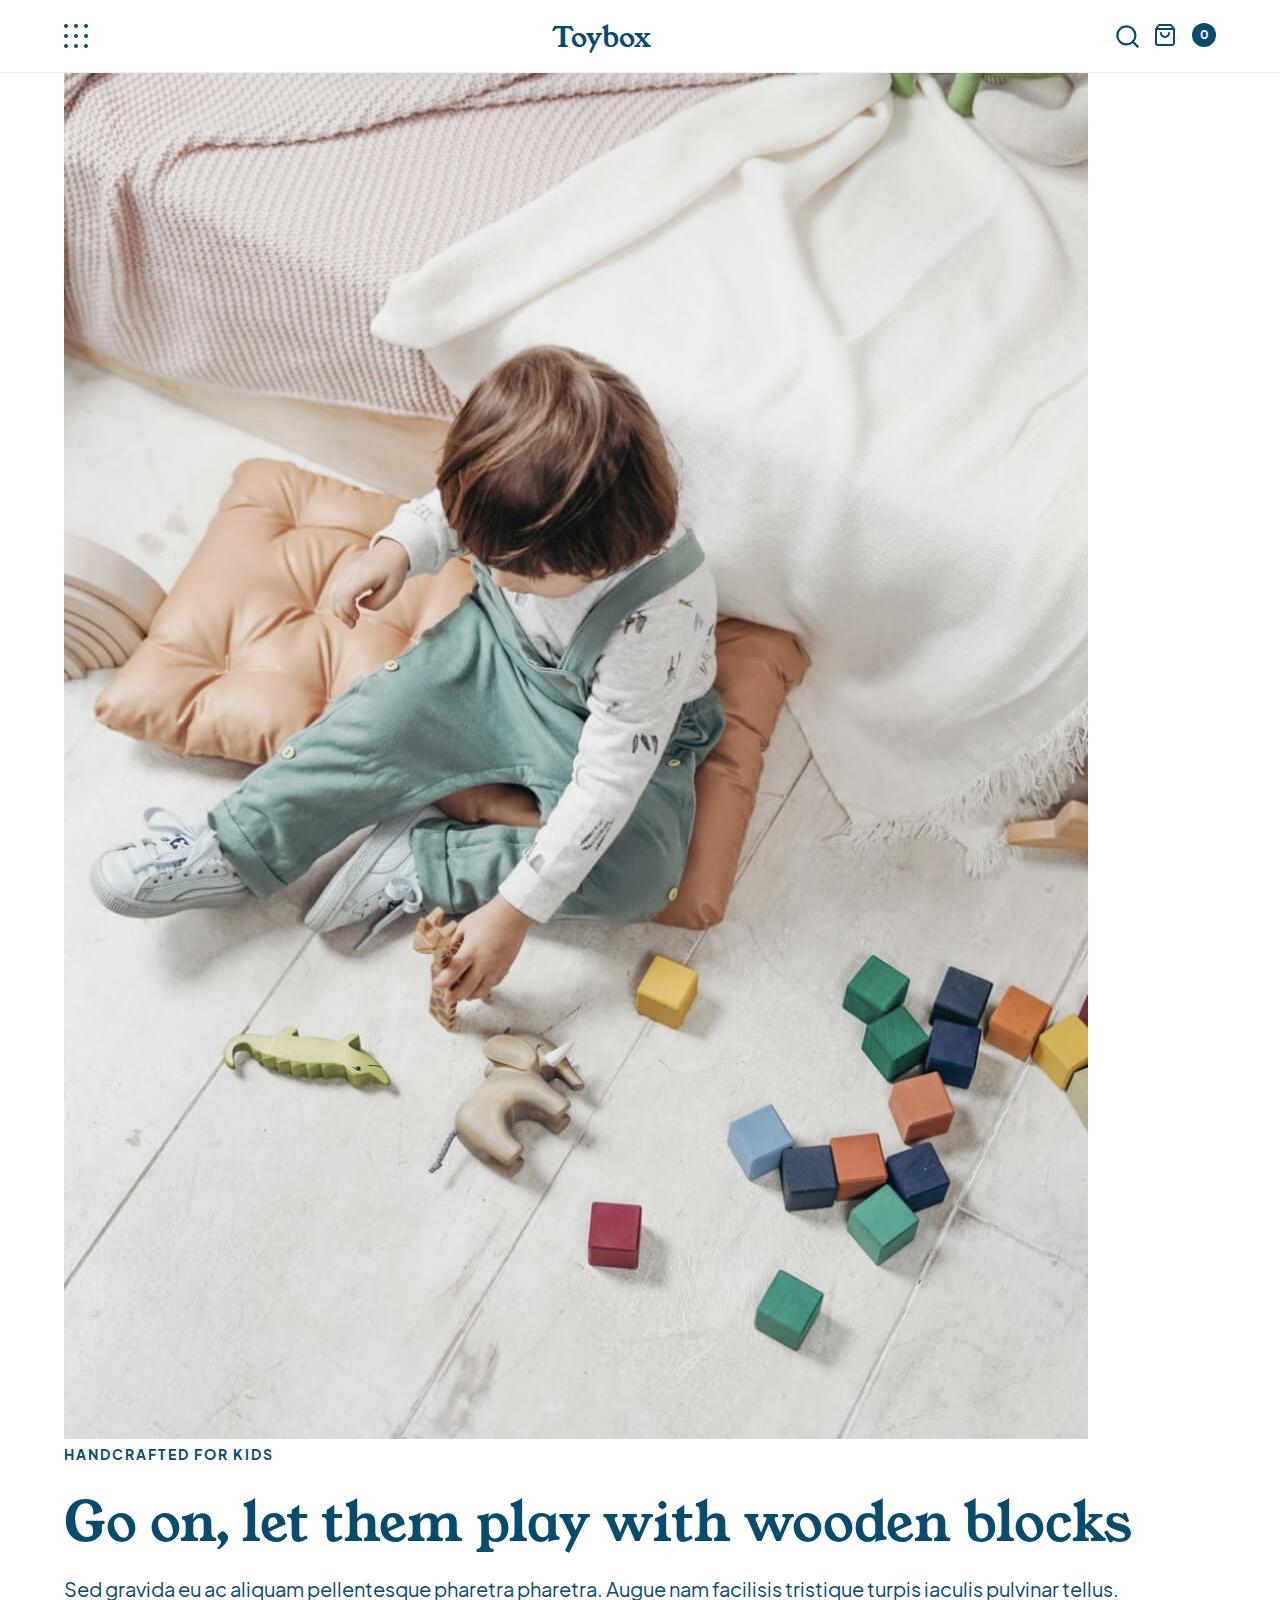
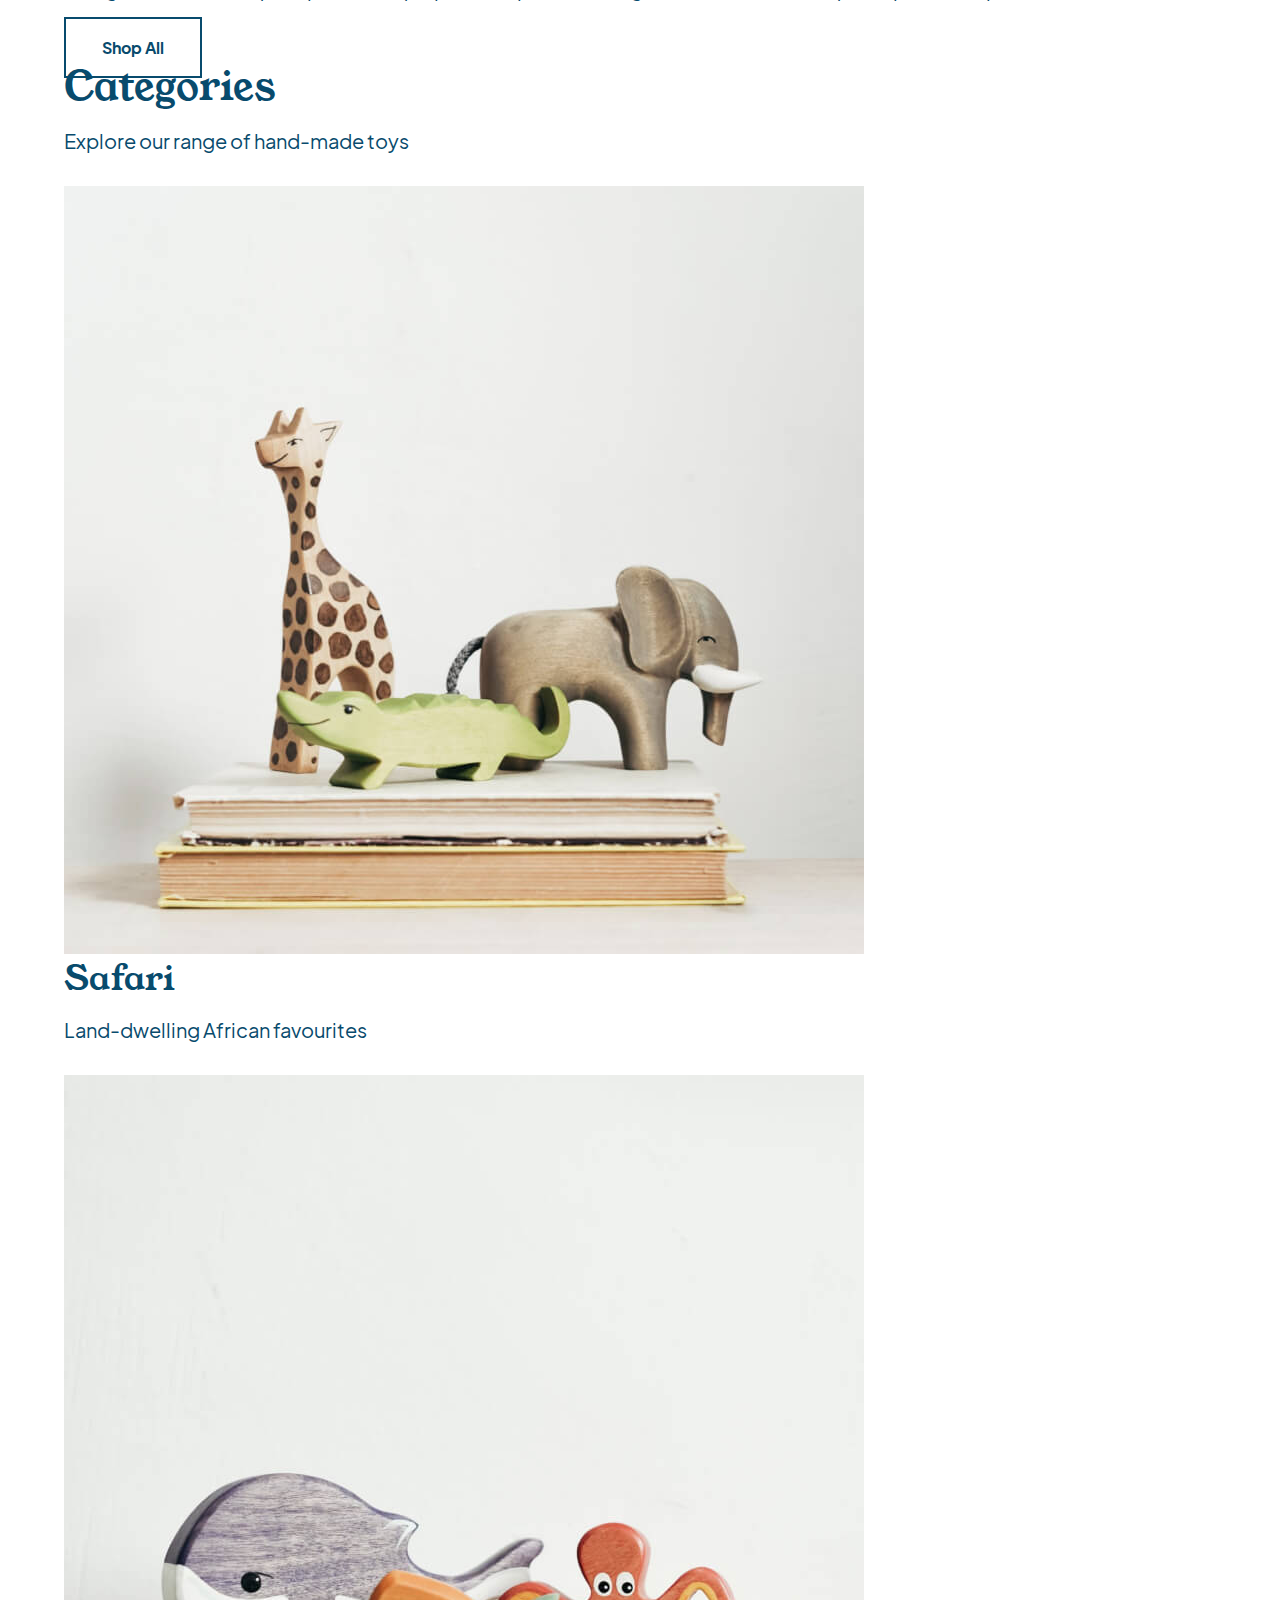
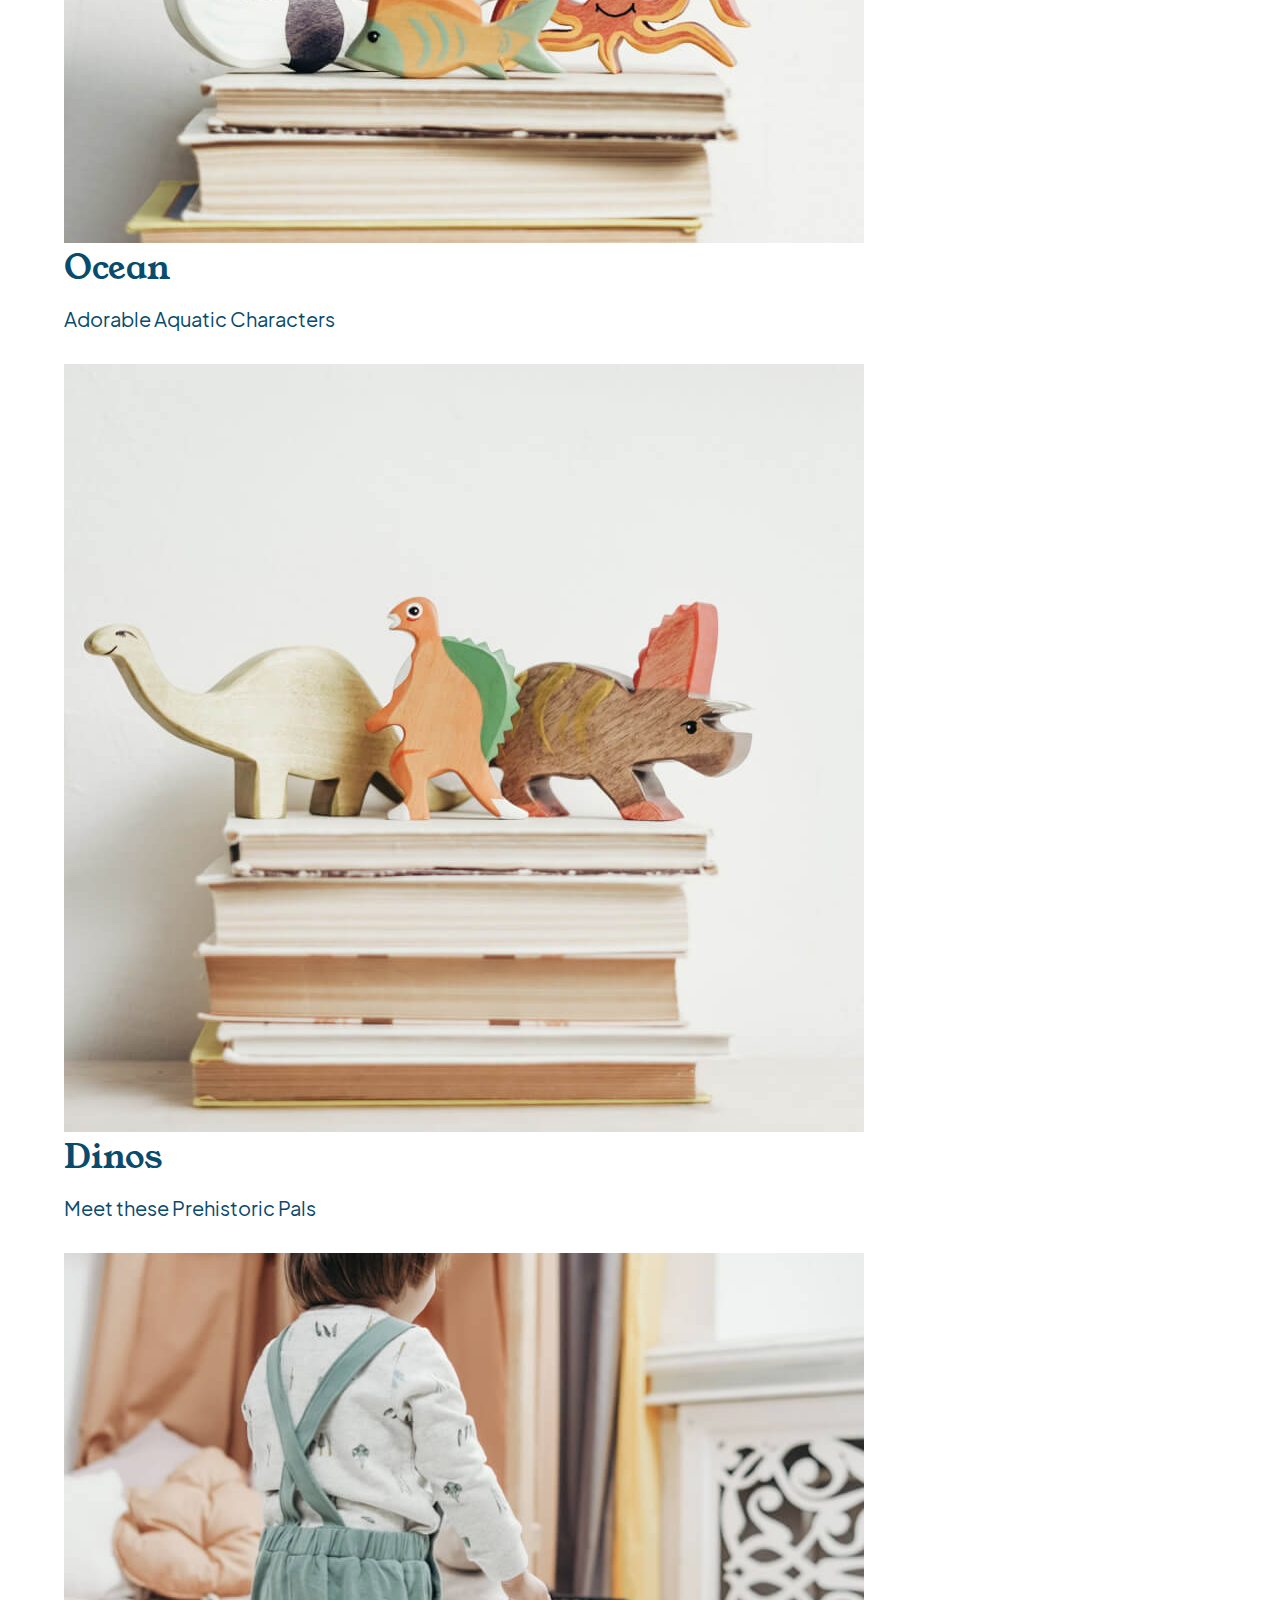
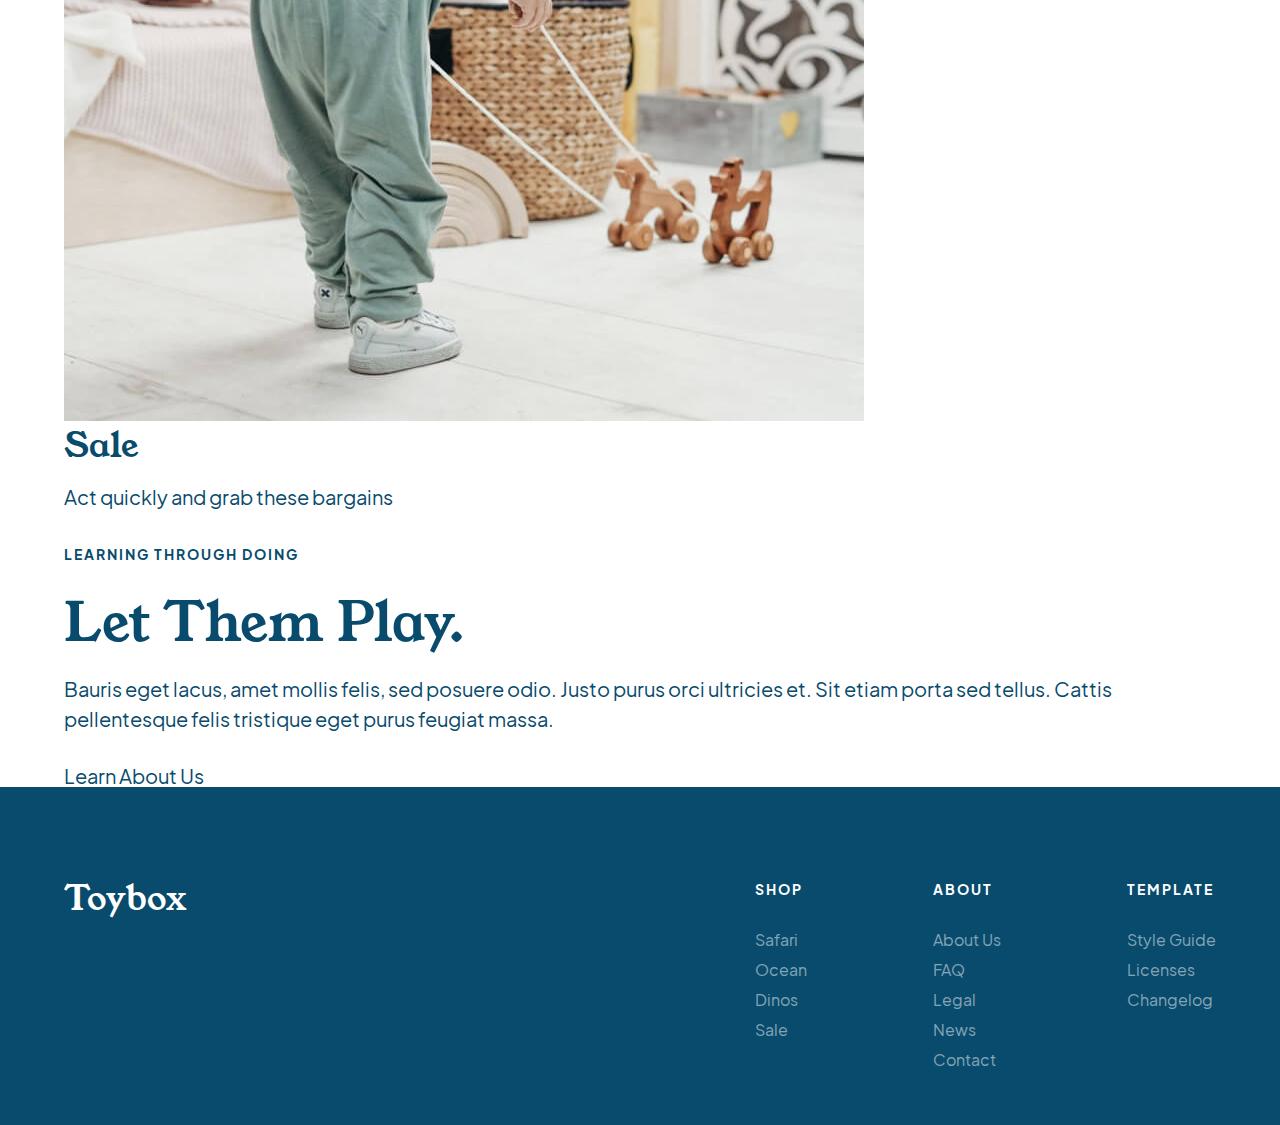
==== commit fabf33a7: "added footer" ====
--- a/index.html
+++ b/index.html
@@ -14,7 +14,7 @@
 	<a href="#mainContent" class="skipLink">Skip to main content.</a>
 
 	<!-- Our Nav! -->
-	<nav>
+	<nav class="navBar">
 		<!-- A wrapper to contain our content -->
 		<div class="wrapper">
 
@@ -42,7 +42,7 @@
 
 				<!-- Counter -->
 				<div class="counter">
-					<p>0</p>
+					<p class="smallCopy">0</p>
 				</div><!-- .counter END -->
 			</div><!-- .searchCart END -->
 		</div><!-- .wrapper END -->
@@ -80,7 +80,7 @@
 			<h3>Go on, let them play with wooden blocks</h3>
 			<p>Sed gravida eu ac aliquam pellentesque pharetra pharetra. Augue nam facilisis tristique turpis iaculis
 				pulvinar tellus.</p>
-			<a href="#">Shop All</a>
+			<a href="#" class="button">Shop All</a>
 		</div>
 	</header>
 
--- a/styles/styles.css
+++ b/styles/styles.css
@@ -260,6 +260,10 @@
   overflow: hidden;
 }
 
+/* site fonts */
+/* site colours */
+/* site fonts */
+/* site colours */
 /* import Jakarta Sans font */
 @font-face {
   font-family: "Jakarta Sans";
@@ -269,11 +273,279 @@
 /* import Jakarta Sans font in bold */
 @font-face {
   font-family: "Jakarta Sans";
-  src: url("../fonts/PlusJakarta_Sans-2.5/webfonts/PlusJakartaSans-Bold.woff"), url(../fonts/PlusJakarta_Sans-2.5/webfonts/PlusJakartaSans-Bold.woff2), url(../fonts/PlusJakarta_Sans-2.5/static/PlusJakartaSans-Bold.ttf);
+  src: url("../fonts/PlusJakarta_Sans-2.5/webfonts/PlusJakartaSans-Bold.woff"), url("../fonts/PlusJakarta_Sans-2.5/webfonts/PlusJakartaSans-Bold.woff2"), url("../fonts/PlusJakarta_Sans-2.5/static/PlusJakartaSans-Bold.ttf");
   font-weight: bold;
 }
 /* import Young Serif font */
 @font-face {
   font-family: "Young Serif";
   src: url("../fonts/youngserif/YoungSerif-Regular.otf");
+}
+html {
+  font-size: 125%;
+}
+
+body {
+  font-family: "Jakarta Sans";
+  color: #084b6d;
+  font-size: 1rem;
+}
+
+h1, h2, h3, h4, blockquote {
+  font-family: "Young Serif";
+  margin: 0;
+}
+
+h1 {
+  font-size: 1.4rem;
+}
+
+h2 {
+  font-size: 2rem;
+  line-height: 2.4rem;
+  margin-bottom: 18px;
+}
+
+h3 {
+  font-size: 2.7rem;
+  line-height: 3rem;
+  margin-bottom: 24px;
+}
+
+h4 {
+  font-size: 1.7rem;
+  line-height: 2rem;
+  margin-bottom: 18px;
+}
+
+h5 {
+  font-size: 0.7rem;
+  font-weight: bold;
+  line-height: 1.2rem;
+  letter-spacing: 0.1rem;
+  text-transform: uppercase;
+  margin: 0 0 24px 0;
+}
+
+p {
+  line-height: 1.5rem;
+  margin: 0 0 30px 0;
+}
+p.smallCopy {
+  font-size: 0.6rem;
+  line-height: 1.2rem;
+  font-weight: bold;
+  margin: 0;
+}
+
+ul, li, a, input {
+  padding: 0;
+  margin: 0;
+}
+
+ul {
+  list-style: none;
+}
+
+a {
+  text-decoration: none;
+  color: inherit;
+  cursor: pointer;
+  -webkit-transition: 0.3s;
+  transition: 0.3s;
+}
+
+/* site fonts */
+/* site colours */
+.wrapper {
+  width: 90%;
+  max-width: 1260px;
+  margin: 0 auto;
+}
+
+button {
+  color: #084b6d;
+  background-color: transparent;
+  padding: 18px 36px;
+  border: 2px solid #084b6d;
+  font-size: 0.8rem;
+  font-weight: bold;
+  line-height: 1.2rem;
+  text-align: center;
+  cursor: pointer;
+  -webkit-transition: 0.3s;
+  transition: 0.3s;
+}
+button:hover {
+  background-color: #084b6d;
+  color: #fff;
+}
+button:focus {
+  background-color: #084b6d;
+  color: #fff;
+}
+button.secondary {
+  background-color: transparent;
+  border-color: #fff;
+  color: #fff;
+  padding: 8px 12px;
+}
+button.secondary:hover {
+  background-color: #fff;
+  color: #084b6d;
+}
+button.secondary:focus {
+  background-color: #fff;
+  color: #084b6d;
+}
+button.solid {
+  color: #fff;
+  background-color: #084b6d;
+}
+button.solid:hover {
+  color: #084b6d;
+  background-color: #fff;
+}
+button.solid:focus {
+  color: #084b6d;
+  background-color: #fff;
+}
+button.menuIcon {
+  border: none;
+  padding: 0;
+  display: inherit;
+}
+button.menuIcon:hover {
+  background-color: transparent;
+}
+button.menuIcon:focus {
+  background-color: transparent;
+}
+
+a.button {
+  color: #084b6d;
+  background-color: transparent;
+  padding: 18px 36px;
+  border: 2px solid #084b6d;
+  font-size: 0.8rem;
+  font-weight: bold;
+  line-height: 1.2rem;
+  text-align: center;
+  -webkit-transform: 0.3s;
+          transform: 0.3s;
+}
+a.button:hover {
+  background-color: #084b6d;
+  color: #fff;
+}
+a.button:focus {
+  background-color: #084b6d;
+  color: #fff;
+}
+
+.skipLink {
+  font-size: 1rem;
+  padding: 10px;
+  background-color: #fff;
+  color: #084b6d;
+  position: absolute;
+  top: 0;
+  z-index: 999;
+  text-align: center;
+  width: 100%;
+  left: -100%;
+}
+.skipLink:focus {
+  left: 0;
+}
+
+.navBar {
+  position: sticky;
+  top: 0;
+  z-index: 10;
+  border-bottom: 1px solid rgba(8, 75, 109, 0.08);
+  background-color: #fff;
+}
+.navBar .wrapper {
+  display: -webkit-box;
+  display: -ms-flexbox;
+  display: flex;
+  -webkit-box-pack: justify;
+      -ms-flex-pack: justify;
+          justify-content: space-between;
+  -webkit-box-align: center;
+      -ms-flex-align: center;
+          align-items: center;
+  padding: 20px 0;
+}
+
+.searchCart {
+  display: -webkit-box;
+  display: -ms-flexbox;
+  display: flex;
+  gap: 15px;
+}
+
+.counter p {
+  background-color: #084b6d;
+  color: #fff;
+  width: 24px;
+  height: 24px;
+  border-radius: 50%;
+  text-align: center;
+}
+
+.slideOutNav {
+  height: 100vh;
+  z-index: 20;
+  background-color: #084b6d;
+  color: #fff;
+  width: 100%;
+  max-width: 500px;
+  position: fixed;
+  top: 0;
+  left: -500px;
+  padding: 35px 50px;
+}
+.slideOutNav .buttonContainer {
+  display: -webkit-box;
+  display: -ms-flexbox;
+  display: flex;
+  -webkit-box-pack: end;
+      -ms-flex-pack: end;
+          justify-content: flex-end;
+}
+.slideOutNav .buttonContainer button {
+  padding: 10px 0 10px 20px;
+}
+
+.footer {
+  background-color: #084b6d;
+  color: #fff;
+  padding: 90px 0 50px;
+}
+.footer .footerFlex {
+  display: -webkit-box;
+  display: -ms-flexbox;
+  display: flex;
+  -webkit-box-pack: justify;
+      -ms-flex-pack: justify;
+          justify-content: space-between;
+}
+.footer .footerNav {
+  display: -webkit-box;
+  display: -ms-flexbox;
+  display: flex;
+  width: 40%;
+  -webkit-box-pack: justify;
+      -ms-flex-pack: justify;
+          justify-content: space-between;
+}
+.footer .footerNav a {
+  font-size: 0.8rem;
+  line-height: 1.5rem;
+  color: rgba(255, 255, 255, 0.5);
+}
+.footer .footerNav a:hover, .footer .footerNav a:focus {
+  color: white;
 }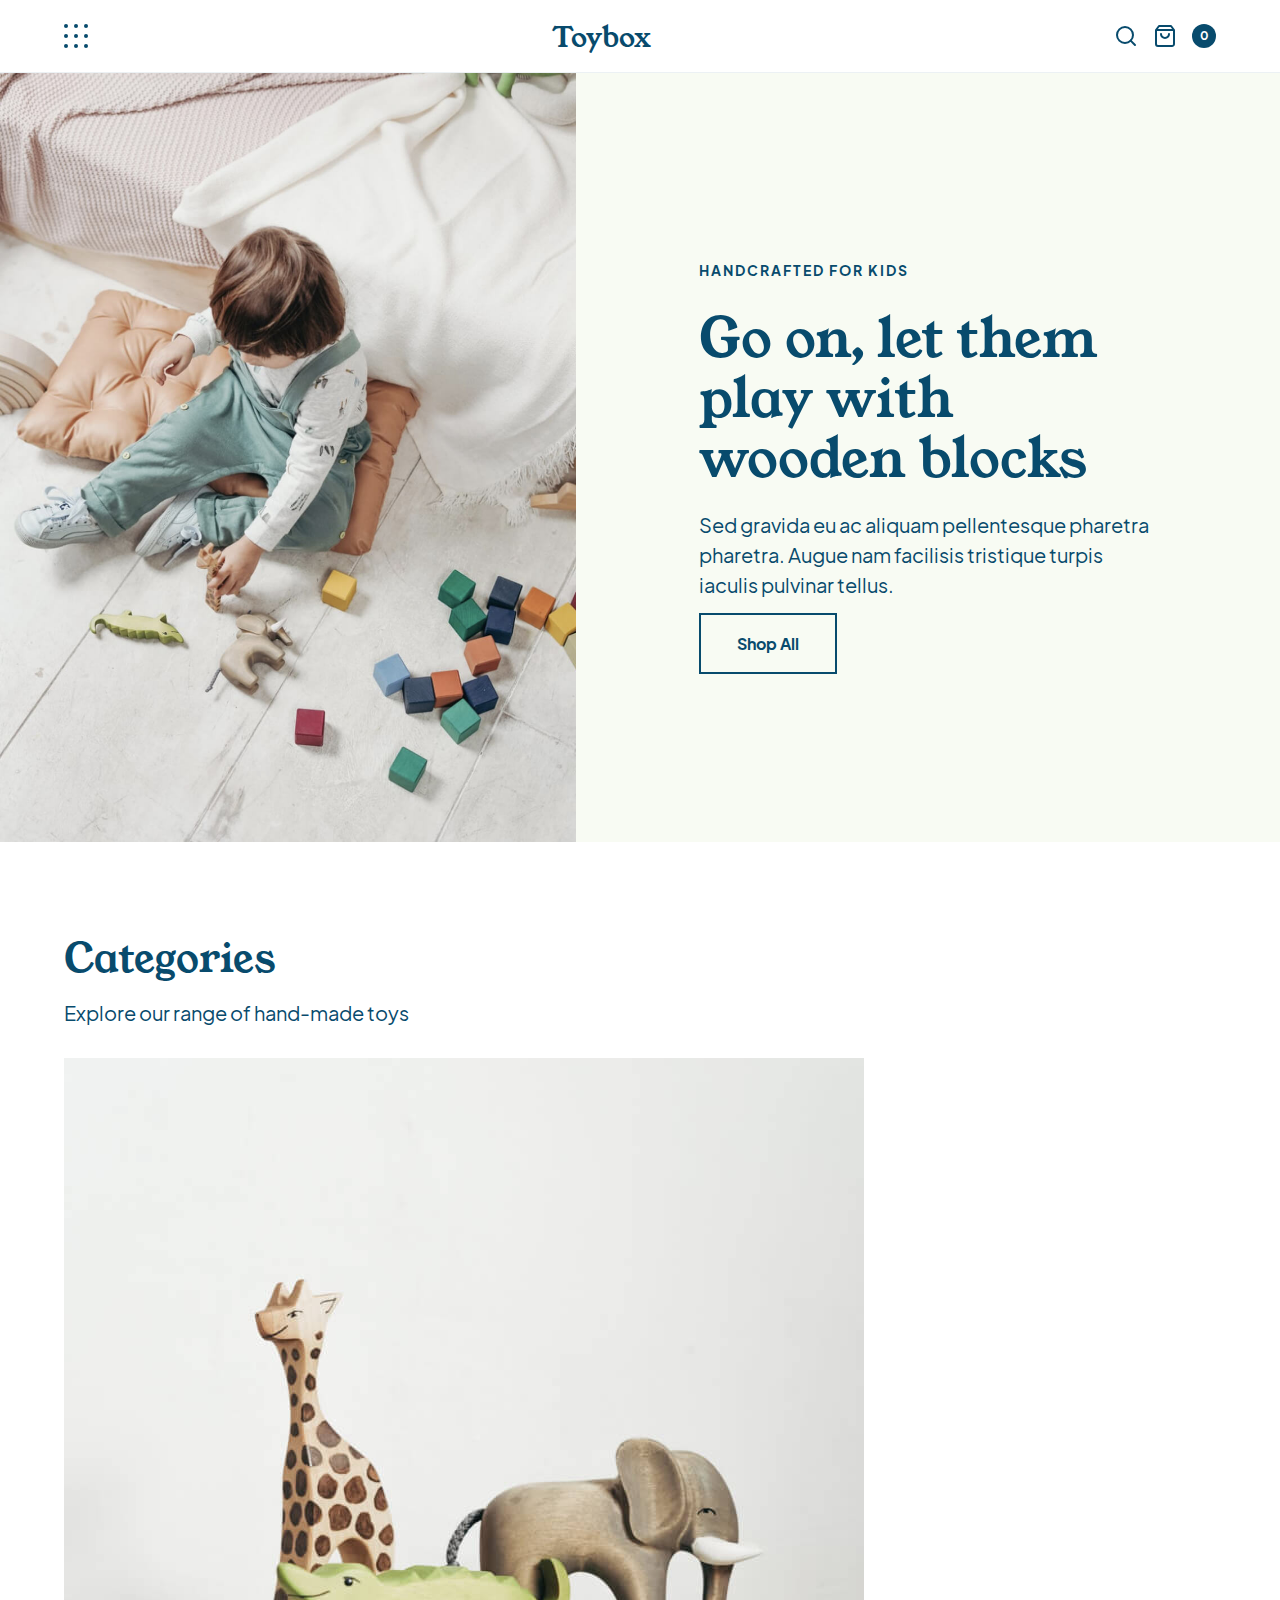
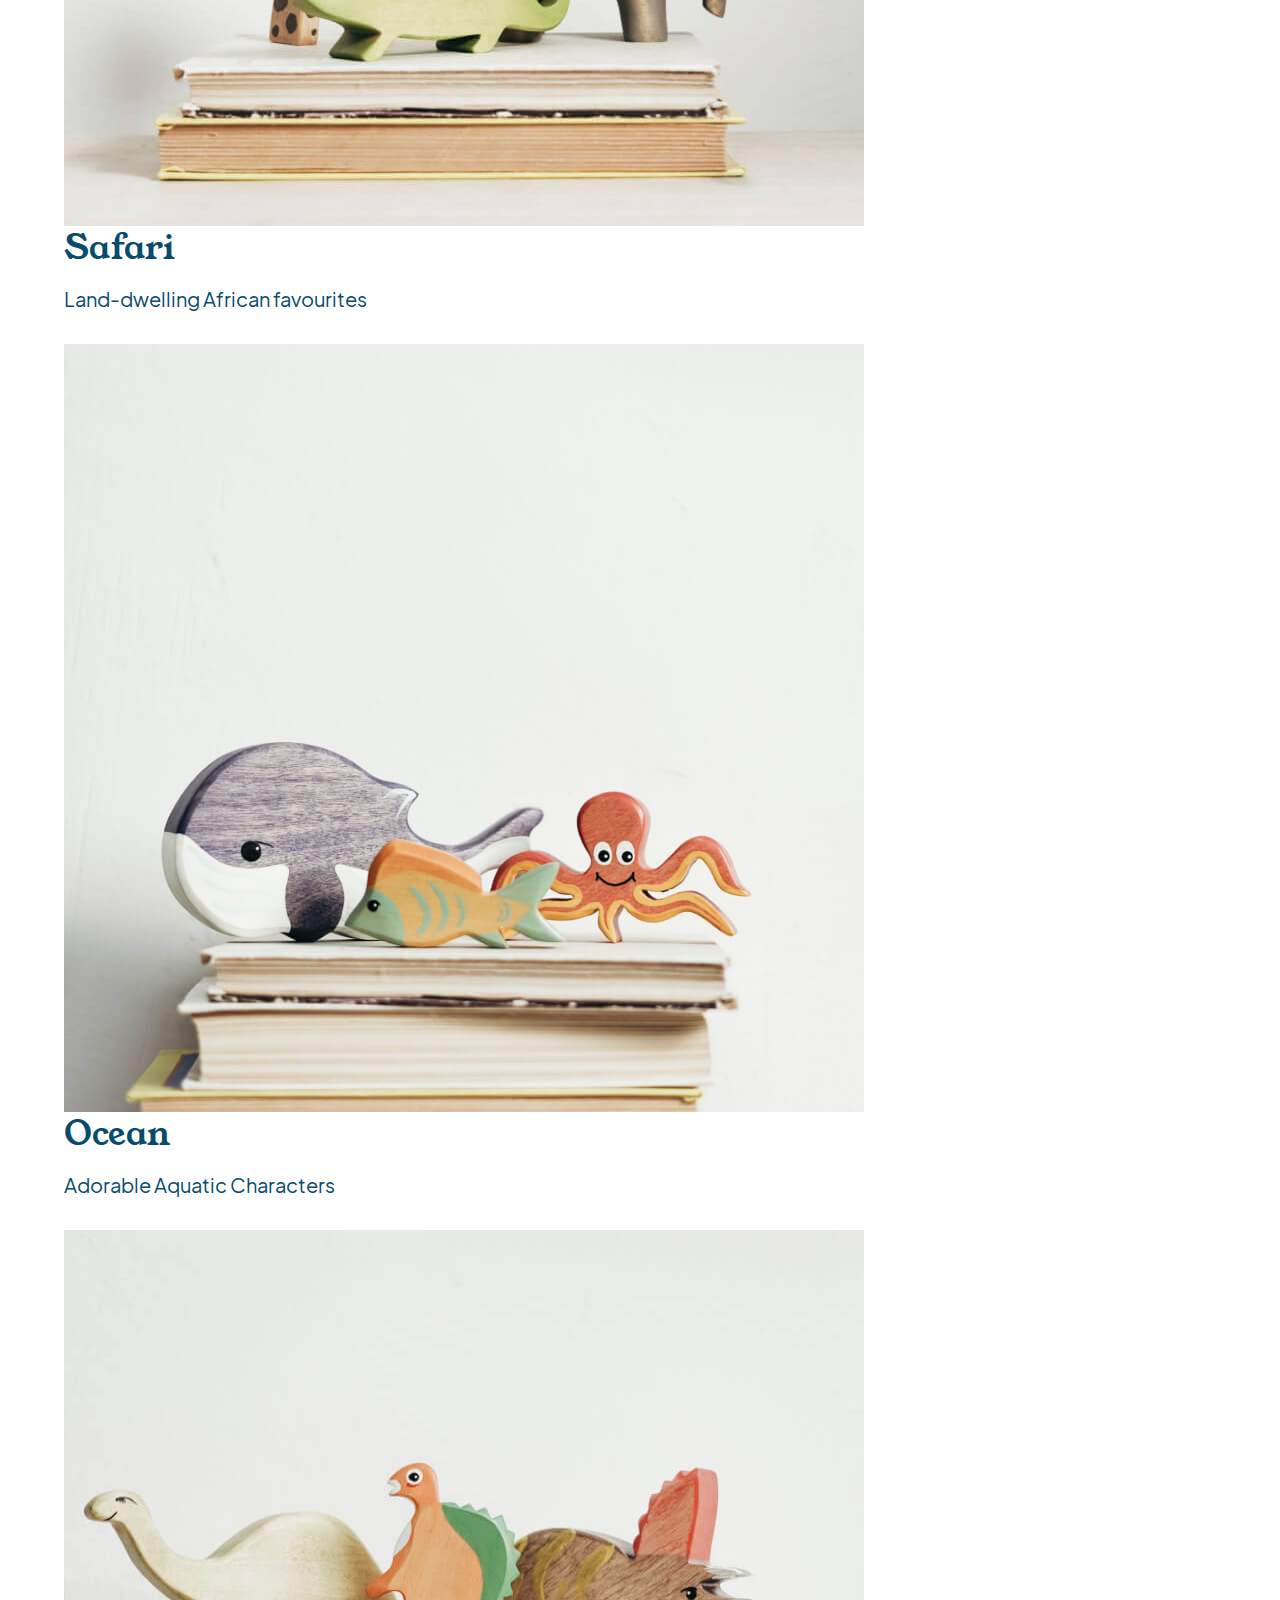
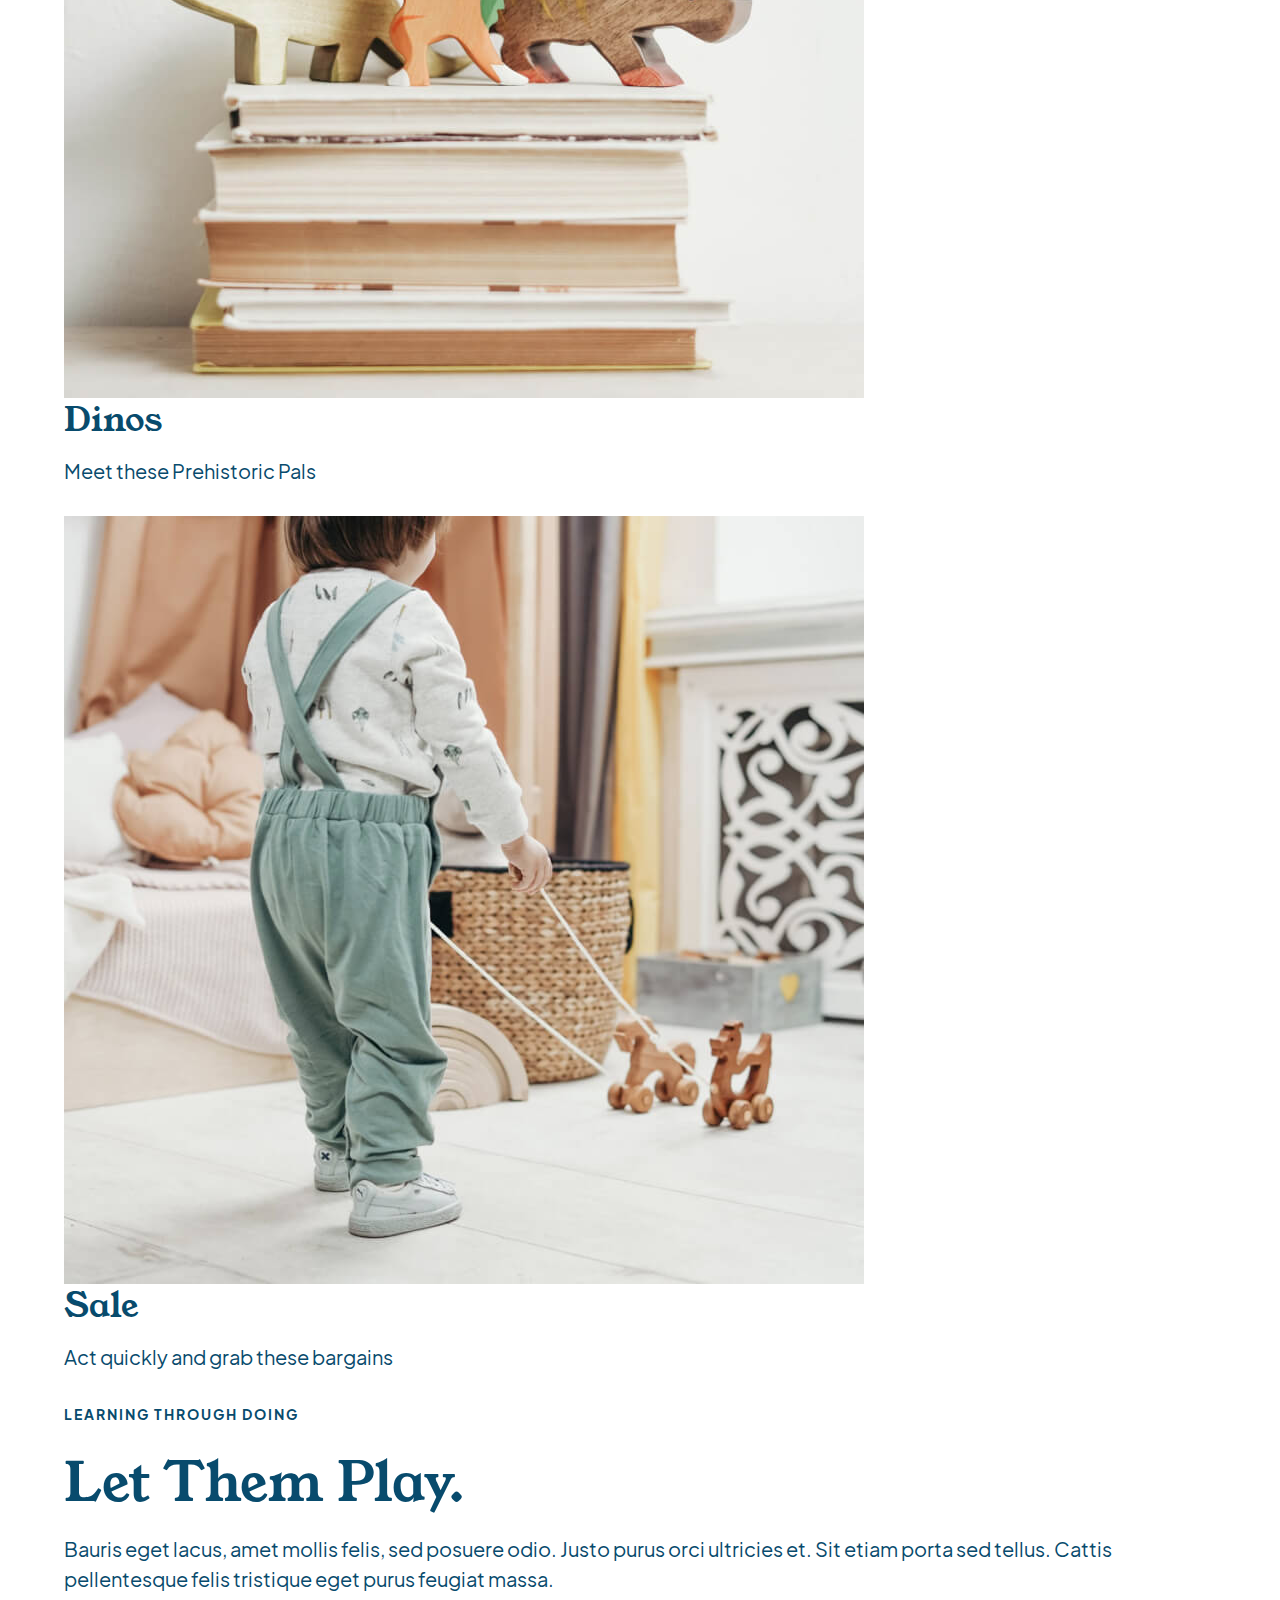
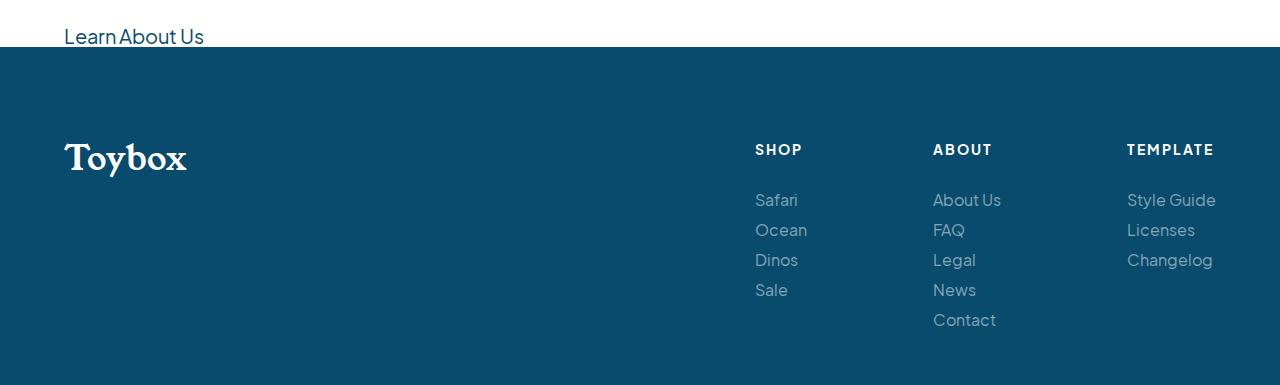
==== commit ba00680f: "added header.scss" ====
--- a/index.html
+++ b/index.html
@@ -76,11 +76,13 @@
 			<img src="./assets/header-image.jpg" alt="A toddler playin with wooden blocks">
 		</div>
 		<div class="wrapper headerContent">
-			<h5>Handcrafted for kids</h5>
-			<h3>Go on, let them play with wooden blocks</h3>
-			<p>Sed gravida eu ac aliquam pellentesque pharetra pharetra. Augue nam facilisis tristique turpis iaculis
-				pulvinar tellus.</p>
-			<a href="#" class="button">Shop All</a>
+			<div class="contentContainer">
+				<h5>Handcrafted for kids</h5>
+				<h3>Go on, let them play with wooden blocks</h3>
+				<p>Sed gravida eu ac aliquam pellentesque pharetra pharetra. Augue nam facilisis tristique turpis iaculis pulvinar tellus.</p>
+				<a href="#" class="button">Shop All</a>
+			</div>
+
 		</div>
 	</header>
 
--- a/styles/styles.css
+++ b/styles/styles.css
@@ -260,6 +260,11 @@
   overflow: hidden;
 }
 
+img {
+  max-width: 100%;
+  display: block;
+}
+
 /* site fonts */
 /* site colours */
 /* site fonts */
@@ -548,4 +553,28 @@
 }
 .footer .footerNav a:hover, .footer .footerNav a:focus {
   color: white;
+}
+
+header {
+  background-color: #f8fbf3;
+  margin-bottom: 90px;
+  display: -webkit-box;
+  display: -ms-flexbox;
+  display: flex;
+  -webkit-box-align: center;
+      -ms-flex-align: center;
+          align-items: center;
+  -ms-flex-wrap: wrap;
+      flex-wrap: wrap;
+}
+header .headerImgContainer {
+  width: 45%;
+}
+header .headerContent {
+  width: 55%;
+  color: #084b6d;
+}
+header .headerContent .contentContainer {
+  width: 65%;
+  margin: 0 auto;
 }